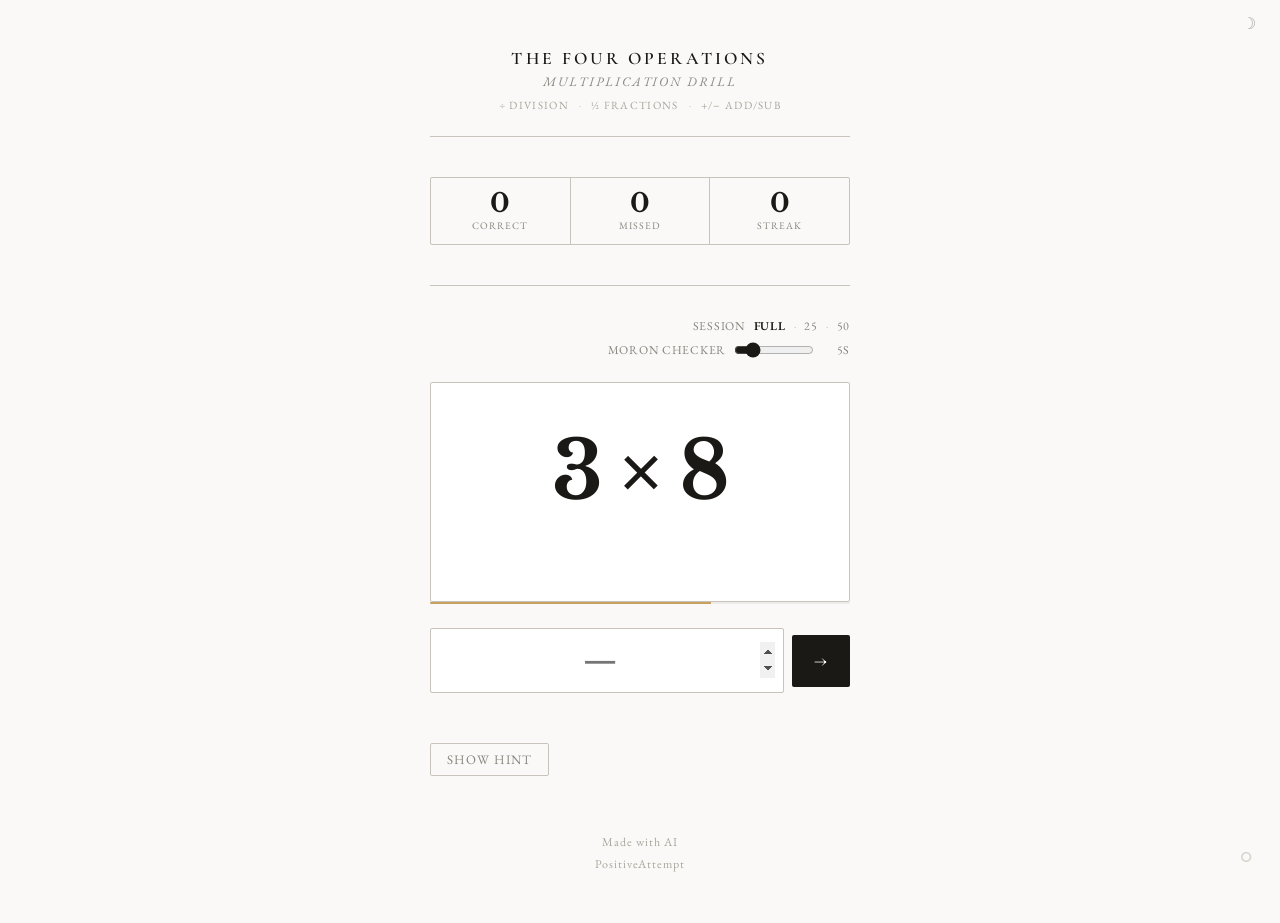
==== index.html @ 99b941b8 "Merge branch 'claude/add-idle-game-bJ3Mh'" ====
<!DOCTYPE html>
<html>
<head>
    <meta charset="UTF-8">
    <meta name="viewport" content="width=device-width, initial-scale=1.0">
    <title>Times Tables</title>
    <meta name="description" content="A free times tables drill built by Claude AI. Wrong answers come back until you know them.">
    <meta name="keywords" content="times tables, multiplication drill, free, practice, maths, dyscalculia">
    <meta name="google-site-verification" content="EEAs5UQJs2JLun-Qp3p228GEZg_Mp43nFS8WcKZDeAw" />
    <script>
        if (/Mobi|Android|iPhone|iPad|iPod/i.test(navigator.userAgent)) {
            window.location.replace('mobile.html');
        }
    </script>
    <script>try { if (localStorage.getItem('dark') === '1') document.documentElement.classList.add('dark'); } catch (e) { }</script>
    <link rel="stylesheet" href="shared.css">
</head>
<body>

    <button id="dark-toggle" onclick="toggleDark()" title="Toggle dark mode">☽</button>

    <div class="header">
        <div class="title" style="font-size:1.1rem;letter-spacing:.18em;text-transform:uppercase;">The Four Operations</div>
        <div class="subtitle">Multiplication drill</div>
        <div style="margin-top:8px;display:flex;align-items:center;justify-content:center;gap:10px;">
            <a href="division.html" style="font-family:'EB Garamond',serif;font-size:11px;color:#aaa69e;text-decoration:none;letter-spacing:.12em;text-transform:uppercase;">÷ Division</a>
            <span style="color:#c8c4bc;font-size:11px;">·</span>
            <a href="fractions.html" style="font-family:'EB Garamond',serif;font-size:11px;color:#aaa69e;text-decoration:none;letter-spacing:.12em;text-transform:uppercase;">½ Fractions</a>
            <span style="color:#c8c4bc;font-size:11px;">·</span>
            <a href="addsubtract.html" style="font-family:'EB Garamond',serif;font-size:11px;color:#aaa69e;text-decoration:none;letter-spacing:.12em;text-transform:uppercase;">+/− add/sub</a>
        </div>
    </div>

    <div class="stats-row">
        <div class="stat"><div class="stat-num" id="s-correct">0</div><div class="stat-label">Correct</div></div>
        <div class="stat"><div class="stat-num" id="s-wrong">0</div><div class="stat-label">Missed</div></div>
        <div class="stat"><div class="stat-num" id="s-streak">0</div><div class="stat-label">Streak</div></div>
    </div>

    <div class="progress-bar-wrap">
        <div class="progress-bar-fill" id="prog-fill" style="width:0%"></div>
    </div>

    <div class="settings-row" style="margin-bottom:.5rem">
        <label>Session</label>
        <span id="sess-full" class="sess-active" onclick="setSessionSize(0)" style="cursor:pointer;min-width:auto;text-align:left;font-weight:600">Full</span>
        <span style="color:#c8c4bc;min-width:auto">·</span>
        <span id="sess-25" onclick="setSessionSize(25)" style="cursor:pointer;min-width:auto;text-align:left">25</span>
        <span style="color:#c8c4bc;min-width:auto">·</span>
        <span id="sess-50" onclick="setSessionSize(50)" style="cursor:pointer;min-width:auto;text-align:left">50</span>
    </div>

    <div class="settings-row">
        <label for="mc-timer-range">Moron checker</label>
        <input type="range" id="mc-timer-range" min="3" max="15" value="5" step="1" oninput="updateTimerLabel(this.value)">
        <span id="mc-timer-label">5s</span>
    </div>

    <div id="drill-screen">
        <div class="card">
            <div class="question" id="question">? × ?</div>
            <div class="hint" id="hint-text"></div>
        </div>

        <div class="timer-bar-wrap">
            <div class="timer-bar-fill" id="timer-fill"></div>
        </div>

        <div class="input-row">
            <input class="answer-input" id="answer-input" type="number" inputmode="numeric" placeholder="—" autocomplete="off" />
            <button class="submit-btn" onclick="submitAnswer()">→</button>
        </div>

        <div class="feedback" id="feedback"></div>
        <button class="hint-btn" onclick="showHint()">Show hint</button>

        <div class="missed-section" id="missed-section" style="display:none">
            <div class="missed-title">Still shaky</div>
            <div class="missed-pills" id="missed-pills"></div>
        </div>
    </div>

    <div class="done-screen" id="done-screen">
        <div class="done-panel">
            <div class="done-title" id="done-title">Complete.</div>
            <div class="done-sub" id="done-sub"></div>
            <div class="done-sub" id="done-time"></div>
            <div class="done-buttons">
                <button class="restart-btn" onclick="startFresh()">Full drill again</button>
                <button class="missed-only-btn" id="missed-only-btn" onclick="drillMissed()">Missed only</button>
            </div>
            <div id="done-history"></div>
        </div>
    </div>

    <div class="mc-overlay" id="mc-overlay" tabindex="-1" onclick="dismissMC()">
        <div class="mc-label" id="mc-label"></div>
        <div class="mc-grid-wrap" id="mc-grid-wrap"><table class="mc-grid" id="mc-grid"></table></div>
        <div class="mc-hint" id="mc-hint"></div>
        <div class="mc-dismiss">Any key or tap to dismiss</div>
    </div>

    <script src="shared.js"></script>
    <script src="idle.js"></script>
    <script>
        function buildTable() {
            let facts = [];
            for (let a = 2; a <= 12; a++)
                for (let b = a; b <= 12; b++)
                    facts.push([a, b]);
            return facts;
        }

        let allFacts = buildTable();
        let queue = [], missed = {}, correct = 0, wrong = 0, streak = 0, current = null, total = 0, doneCount = 0;
        let drillStart = null;
        let mcVisible = false;
        let sessionSize = 0;

        function updateTimerLabel(val) {
            document.getElementById('mc-timer-label').textContent = val + 's';
            mcDur = parseInt(val) * 1000;
        }

        function setSessionSize(n) {
            sessionSize = n;
            [['sess-full', 0], ['sess-25', 25], ['sess-50', 50]].forEach(([id, val]) => {
                const el = document.getElementById(id);
                el.classList.toggle('sess-active', n === val);
                el.style.fontWeight = n === val ? '600' : '';
            });
            startFresh();
        }

        function startFresh() {
            drillStart = Date.now();
            let pool = shuffle([...allFacts]);
            if (sessionSize > 0) pool = pool.slice(0, sessionSize);
            queue = [...pool];
            missed = {}; correct = 0; wrong = 0; streak = 0; doneCount = 0;
            total = queue.length;
            document.getElementById('done-screen').style.display = 'none';
            document.getElementById('drill-screen').style.display = 'block';
            updateStats(); nextQuestion();
        }

        function drillMissed() {
            const mf = Object.keys(missed).map(k => missed[k].fact);
            if (!mf.length) return;
            drillStart = Date.now();
            queue = shuffle([...mf, ...mf]);
            missed = {}; correct = 0; wrong = 0; streak = 0; doneCount = 0;
            total = queue.length;
            document.getElementById('done-screen').style.display = 'none';
            document.getElementById('drill-screen').style.display = 'block';
            updateStats(); nextQuestion();
        }

        function nextQuestion() {
            clearMC();
            if (!queue.length) { showDone(); return; }
            const flip = Math.random() > 0.5;
            const [a, b] = queue.pop();
            current = flip ? [b, a] : [a, b];
            document.getElementById('question').textContent = `${current[0]} × ${current[1]}`;
            document.getElementById('hint-text').textContent = '';
            document.getElementById('feedback').textContent = '';
            document.getElementById('feedback').className = 'feedback';
            const inp = document.getElementById('answer-input');
            inp.value = ''; inp.className = 'answer-input'; inp.focus();
            updateProgress(); updateMissed();
            startMCTimer();
        }

        function clearMC() {
            _clearTimer();
            mcVisible = false;
            document.getElementById('mc-overlay').classList.remove('visible');
            document.getElementById('mc-hint').textContent = '';
        }

        function dismissMC() {
            if (!mcVisible) return;
            mcVisible = false;
            document.getElementById('mc-overlay').classList.remove('visible');
            document.getElementById('answer-input').focus();
        }

        function showMC() {
            if (!current) return;
            const [qa, qb] = current;
            const label = mcDur > 2500 ? `yeah — ${qa} × ${qb}` : `moron checker — ${qa} × ${qb}`;
            document.getElementById('mc-label').textContent = label;
            buildGrid(qa, qb);
            document.getElementById('mc-hint').textContent = getHint(qa, qb);
            mcVisible = true;
            document.getElementById('mc-overlay').classList.add('visible');
            document.getElementById('answer-input').focus();
            setTimeout(() => {
                const hl = document.querySelector('.mc-highlight');
                const wrap = document.getElementById('mc-grid-wrap');
                if (hl && wrap) {
                    wrap.scrollLeft = hl.offsetLeft - wrap.clientWidth / 2 + hl.offsetWidth / 2;
                    wrap.scrollTop = hl.offsetTop - wrap.clientHeight / 2 + hl.offsetHeight / 2;
                }
            }, 50);
        }

        function buildGrid(qa, qb) {
            const table = document.getElementById('mc-grid');
            table.innerHTML = '';
            const cols = [];
            for (let c = 2; c <= 12; c++) cols.push(c);

            const thead = document.createElement('tr');
            const corner = document.createElement('td');
            corner.className = 'mc-header';
            corner.textContent = '×';
            thead.appendChild(corner);
            for (const c of cols) {
                const th = document.createElement('td');
                th.textContent = c;
                th.className = c === qb ? 'mc-col-header' : 'mc-header';
                thead.appendChild(th);
            }
            table.appendChild(thead);

            for (let r = 2; r <= 12; r++) {
                const tr = document.createElement('tr');
                const rh = document.createElement('td');
                rh.textContent = r;
                rh.className = r === qa ? 'mc-row-header' : 'mc-header';
                tr.appendChild(rh);
                for (const c of cols) {
                    const td = document.createElement('td');
                    td.textContent = r * c;
                    if (r === qa && c === qb) {
                        td.className = 'mc-highlight';
                    } else if (r === qa || c === qb) {
                        const dark = document.documentElement.classList.contains('dark');
                        td.style.background = dark ? '#1e2228' : '#f5f0e8';
                        td.style.color = dark ? '#6a6660' : '#9a8060';
                    }
                    tr.appendChild(td);
                }
                table.appendChild(tr);
            }
        }

        function getHint(a, b) {
            const key = String(Math.min(a, b)), other = Math.max(a, b);
            return HINTS[key] ? HINTS[key](other) : `${a} × ${b} = ${a * b}`;
        }

        function showHint() {
            if (current) document.getElementById('hint-text').textContent = getHint(current[0], current[1]);
        }

        function submitAnswer() {
            if (!current) return;
            if (mcVisible) { dismissMC(); return; }
            clearMC();
            const inp = document.getElementById('answer-input');
            const val = parseInt(inp.value);
            if (isNaN(val)) return;
            const ans = current[0] * current[1];
            const key = current.join('×');

            if (val === ans) {
                inp.className = 'answer-input correct';
                document.getElementById('feedback').textContent = streak >= 4 ? `${streak + 1} in a row` : 'Correct';
                document.getElementById('feedback').className = 'feedback correct';
                correct++; streak++; doneCount++;
                if (missed[key]) { missed[key].count--; if (missed[key].count <= 0) delete missed[key]; }
                updateStats();
                setTimeout(nextQuestion, 600);
            } else {
                inp.className = 'answer-input wrong';
                document.getElementById('feedback').textContent = `The answer is ${ans}`;
                document.getElementById('feedback').className = 'feedback wrong';
                wrong++; streak = 0;
                if (!missed[key]) missed[key] = { fact: current, count: 0 };
                missed[key].count++;
                queue.unshift(current);
                updateStats();
                showMC();
                setTimeout(() => {
                    inp.value = ''; inp.className = 'answer-input';
                    document.getElementById('feedback').textContent = '';
                    document.getElementById('feedback').className = 'feedback';
                }, 500);
            }
        }

        function updateMissed() {
            const keys = Object.keys(missed);
            const sec = document.getElementById('missed-section');
            if (!keys.length) { sec.style.display = 'none'; return; }
            sec.style.display = 'block';
            document.getElementById('missed-pills').innerHTML = keys.map(k => {
                const [a, b] = missed[k].fact;
                return `<span class="missed-pill">${a} × ${b} = ${a * b}</span>`;
            }).join('');
        }

        function showDone() {
            clearMC();
            document.getElementById('drill-screen').style.display = 'none';
            document.getElementById('done-screen').style.display = 'flex';
            const elapsed = drillStart ? Date.now() - drillStart : 0;
            const timeStr = fmtDrillTime(elapsed);
            const sessionLabel = sessionSize === 0 ? 'Full' : String(sessionSize);
            const t = correct + wrong;
            const pct = t > 0 ? Math.round((correct / t) * 100) : 0;
            const spm = elapsed > 0 ? Math.round(t / (elapsed / 60000)) : 0;
            document.getElementById('done-title').textContent = pct >= 90 ? 'Excellent.' : pct >= 70 ? 'Good progress.' : 'Keep going.';
            document.getElementById('done-sub').textContent = `${correct} correct, ${wrong} missed — ${pct}% accuracy`;
            document.getElementById('done-time').textContent = timeStr + ' · ' + sessionLabel;
            document.getElementById('missed-only-btn').style.display = Object.keys(missed).length ? 'inline-block' : 'none';
            const hist = saveDrillResult('history_multiply', pct, timeStr, sessionLabel, spm);
            document.getElementById('done-history').innerHTML = renderDrillHistory(hist);
        }

        document.getElementById('answer-input').addEventListener('keydown', e => {
            if (e.key === 'Enter') submitAnswer();
        });

        document.addEventListener('keydown', (e) => {
            if (e.key === 'Enter') return;
            if (mcVisible) dismissMC();
        });

        startFresh();
    </script>

    <div style="margin-top:1.5rem;font-family:'EB Garamond','Times New Roman',serif;font-size:12px;color:#aaa69e;letter-spacing:.08em;text-align:center;line-height:1.8;">
        <div>Made with AI</div>
        <div><a href="https://github.com/PositiveAttempt" target="_blank" rel="noopener" style="color:#aaa69e;text-decoration:none;">PositiveAttempt</a></div>
    </div>

</body>
</html>
---- shared.css ----
/* ── SHARED — loaded by all 6 drill pages ────────────────────────────────── */

@import url('https://fonts.googleapis.com/css2?family=Cormorant+Garamond:ital,wght@0,400;0,500;0,600;1,400&family=EB+Garamond:wght@400;500&family=Libre+Baskerville:wght@400;700&display=swap');

/* ── RESET ── */
* {
    box-sizing: border-box;
    margin: 0;
    padding: 0;
}

/* ══════════════════════════════════════════════════════════════════════════════
   DESKTOP LAYOUT  (index.html · division.html · fractions.html)
   Uses class-based selectors — harmless on mobile pages (no matching elements)
   ══════════════════════════════════════════════════════════════════════════════ */

body {
    background: #faf9f7;
    font-family: 'EB Garamond', 'Times New Roman', serif;
    color: #1a1916;
    min-height: 100vh;
    display: flex;
    flex-direction: column;
    align-items: center;
    padding: 3rem 1.5rem;
}

.header {
    text-align: center;
    margin-bottom: 2.5rem;
    border-bottom: 0.5px solid #c8c4bc;
    padding-bottom: 1.5rem;
    width: 100%;
    max-width: 420px;
}

.title {
    font-family: 'Cormorant Garamond', 'Times New Roman', serif;
    font-weight: 600;
    font-size: 32px;
    letter-spacing: 0.12em;
    text-transform: uppercase;
    color: #1a1916;
    margin-bottom: 4px;
}

.subtitle {
    font-size: 13px;
    color: #8a8680;
    letter-spacing: .15em;
    text-transform: uppercase;
    font-style: italic;
}

.stats-row {
    display: flex;
    gap: 0;
    margin-bottom: 2.5rem;
    width: 100%;
    max-width: 420px;
    border: 0.5px solid #c8c4bc;
    border-radius: 2px;
    overflow: hidden;
}

.stat {
    flex: 1;
    padding: 12px 10px;
    text-align: center;
    border-right: 0.5px solid #c8c4bc;
}

    .stat:last-child {
        border-right: none;
    }

.stat-num {
    font-family: 'Libre Baskerville', 'Georgia', serif;
    font-size: 26px;
    font-weight: 700;
    color: #1a1916;
    line-height: 1;
}

.stat-label {
    font-size: 10px;
    color: #8a8680;
    text-transform: uppercase;
    letter-spacing: .1em;
    margin-top: 3px;
}

.card {
    width: 100%;
    max-width: 420px;
    border: 0.5px solid #c8c4bc;
    border-radius: 2px;
    padding: 3rem 2rem;
    text-align: center;
    margin-bottom: 1.5rem;
    background: #fff;
}

.question {
    font-family: 'Libre Baskerville', 'Georgia', serif;
    font-size: 64px;
    font-weight: 700;
    color: #1a1916;
    letter-spacing: -1px;
    margin-bottom: 10px;
    line-height: 1;
}

.hint {
    font-size: 14px;
    color: #8a8680;
    min-height: 20px;
    font-style: italic;
    letter-spacing: .01em;
}

.input-row {
    display: flex;
    gap: 8px;
    width: 100%;
    max-width: 420px;
    margin-bottom: 1rem;
    align-items: center;
}

.input-sep {
    font-family: 'Libre Baskerville', 'Georgia', serif;
    font-size: 28px;
    font-weight: 700;
    color: #c8c4bc;
    flex-shrink: 0;
    line-height: 1;
}

.answer-input {
    flex: 1;
    min-width: 0;
    background: #fff;
    border: 0.5px solid #c8c4bc;
    border-radius: 2px;
    padding: 14px 18px;
    font-family: 'Libre Baskerville', 'Georgia', serif;
    font-size: 28px;
    font-weight: 700;
    color: #1a1916;
    text-align: center;
    outline: none;
    transition: border-color .15s;
}

    .answer-input:focus {
        border-color: #1a1916;
    }

    .answer-input.correct {
        border-color: #3a7d5e;
        color: #3a7d5e;
    }

    .answer-input.wrong {
        border-color: #b84040;
        color: #b84040;
    }

.submit-btn {
    background: #1a1916;
    color: #faf9f7;
    border: none;
    border-radius: 2px;
    padding: 14px 22px;
    font-family: 'Cormorant Garamond', serif;
    font-size: 20px;
    cursor: pointer;
    transition: opacity .15s, transform .1s;
    letter-spacing: .05em;
}

    .submit-btn:hover {
        opacity: .8;
    }

    .submit-btn:active {
        transform: scale(0.97);
    }

.feedback {
    font-size: 15px;
    min-height: 22px;
    margin-bottom: 1rem;
    font-style: italic;
    text-align: center;
    letter-spacing: .01em;
}

    .feedback.correct {
        color: #3a7d5e;
    }

    .feedback.wrong {
        color: #b84040;
    }

.hint-btn {
    background: transparent;
    border: 0.5px solid #c8c4bc;
    border-radius: 2px;
    padding: 7px 16px;
    font-family: 'EB Garamond', serif;
    font-size: 13px;
    color: #8a8680;
    cursor: pointer;
    transition: all .15s;
    margin-bottom: 2rem;
    letter-spacing: .08em;
    text-transform: uppercase;
}

    .hint-btn:hover {
        border-color: #1a1916;
        color: #1a1916;
    }

.progress-bar-wrap {
    width: 100%;
    max-width: 420px;
    height: 1px;
    background: #c8c4bc;
    margin-bottom: 2rem;
}

.progress-bar-fill {
    height: 100%;
    background: #1a1916;
    transition: width .4s ease;
}

.missed-section {
    width: 100%;
    max-width: 420px;
    margin-top: .5rem;
}

.missed-title {
    font-size: 11px;
    text-transform: uppercase;
    letter-spacing: .12em;
    color: #8a8680;
    margin-bottom: 8px;
}

.missed-pills {
    display: flex;
    flex-wrap: wrap;
    gap: 6px;
}

.missed-pill {
    font-family: 'EB Garamond', serif;
    font-size: 13px;
    padding: 4px 12px;
    border-radius: 1px;
    background: #fff;
    border: 0.5px solid #c8a0a0;
    color: #b84040;
    letter-spacing: .03em;
}

.done-screen {
    display: none;
    position: fixed;
    inset: 0;
    background: rgba(26,25,22,0.18);
    backdrop-filter: blur(2px);
    z-index: 50;
    align-items: center;
    justify-content: center;
}

.done-panel {
    background: #faf9f7;
    border: 0.5px solid #c8c4bc;
    border-radius: 2px;
    padding: 2.5rem;
    width: 100%;
    max-width: 420px;
    text-align: center;
}

.done-title {
    font-family: 'Cormorant Garamond', serif;
    font-size: 42px;
    font-weight: 500;
    margin-bottom: 8px;
    letter-spacing: .05em;
}

.done-sub {
    font-size: 15px;
    color: #8a8680;
    margin-bottom: 2.5rem;
    font-style: italic;
}

.done-buttons {
    display: flex;
    gap: 10px;
    justify-content: center;
    flex-wrap: wrap;
}

.restart-btn {
    background: #1a1916;
    color: #faf9f7;
    border: none;
    border-radius: 2px;
    padding: 13px 28px;
    font-family: 'EB Garamond', serif;
    font-size: 15px;
    letter-spacing: .08em;
    text-transform: uppercase;
    cursor: pointer;
    transition: opacity .15s;
}

    .restart-btn:hover {
        opacity: .8;
    }

.missed-only-btn {
    background: transparent;
    border: 0.5px solid #c8c4bc;
    border-radius: 2px;
    padding: 13px 28px;
    font-family: 'EB Garamond', serif;
    font-size: 15px;
    letter-spacing: .08em;
    text-transform: uppercase;
    cursor: pointer;
    color: #1a1916;
    transition: border-color .15s;
}

    .missed-only-btn:hover {
        border-color: #1a1916;
    }

.done-history {
    margin-top: 2rem;
    text-align: left;
}

.done-history-label {
    font-family: 'EB Garamond', serif;
    font-size: 10px;
    text-transform: uppercase;
    letter-spacing: .14em;
    color: #c8c4bc;
    margin-bottom: 6px;
}

.done-history-row {
    font-size: 13px;
    color: #aaa69e;
    margin: 2px 0;
    font-style: normal;
}

/* ── DESKTOP: MORON CHECKER overlay ── */
.mc-overlay {
    display: none;
    position: fixed;
    inset: 0;
    background: rgba(250,249,247,0.45);
    backdrop-filter: blur(2px);
    z-index: 100;
    align-items: center;
    justify-content: center;
    flex-direction: column;
    animation: mc-fade-in .25s ease;
}

    .mc-overlay.visible {
        display: flex;
    }

@keyframes mc-fade-in {
    from { opacity: 0; transform: scale(0.97); }
    to   { opacity: 1; transform: scale(1); }
}

.mc-label {
    font-size: 11px;
    text-transform: uppercase;
    letter-spacing: .18em;
    color: #8a8680;
    margin-bottom: 14px;
}

.mc-grid {
    border-collapse: collapse;
    font-family: 'Libre Baskerville', 'Georgia', serif;
}

    .mc-grid td {
        width: 34px;
        height: 34px;
        text-align: center;
        font-size: 14px;
        border: 0.5px solid rgba(200,196,188,0.5);
        color: rgba(106,102,96,0.35);
        transition: background .15s;
    }

        .mc-grid td.mc-header {
            font-size: 12px;
            color: rgba(170,166,158,0.4);
            background: rgba(245,244,241,0.5);
            font-style: italic;
        }

        .mc-grid td.mc-highlight {
            background: #1a1916;
            color: #faf9f7;
            font-size: 17px;
            font-weight: 700;
            font-style: normal;
        }

        .mc-grid td.mc-row-header, .mc-grid td.mc-col-header {
            background: #eeecea;
            color: #1a1916;
            font-weight: 500;
        }

.mc-hint {
    margin-top: 14px;
    font-size: 13px;
    font-style: italic;
    color: #c8a060;
    letter-spacing: .04em;
    text-align: center;
}

.mc-dismiss {
    margin-top: 10px;
    font-size: 12px;
    color: #aaa69e;
    letter-spacing: .1em;
    text-transform: uppercase;
    font-style: italic;
}

/* ── DESKTOP: TIMER BAR ── */
.timer-bar-wrap {
    width: 100%;
    max-width: 420px;
    height: 2px;
    background: #eeecea;
    margin-top: -1.5rem;
    margin-bottom: 1.5rem;
    border-radius: 1px;
    overflow: hidden;
}

.timer-bar-fill {
    height: 100%;
    background: #c8a060;
    width: 100%;
    transform-origin: left;
    transition: none;
}

/* ── DESKTOP: SETTINGS ROW ── */
.settings-row {
    width: 100%;
    max-width: 420px;
    display: flex;
    align-items: center;
    justify-content: flex-end;
    gap: 8px;
    margin-bottom: 1.5rem;
    font-size: 12px;
    color: #8a8680;
    letter-spacing: .06em;
    text-transform: uppercase;
}

    .settings-row input[type=range] {
        width: 80px;
        accent-color: #1a1916;
    }

    .settings-row span {
        min-width: 28px;
        text-align: right;
    }


#drill-screen {
    width: 100%;
    max-width: 420px;
}

/* ── DESKTOP: MOBILE BREAKPOINT ── */
@media (max-width: 480px) {
    body {
        padding: 0;
        justify-content: flex-start;
    }

    .header {
        margin-bottom: 0;
        padding: 0.6rem 1rem;
        border-bottom: 0.5px solid #c8c4bc;
        max-width: 100%;
        width: 100%;
    }

    .title {
        font-size: 18px;
        letter-spacing: 0.1em;
    }

    .subtitle {
        display: none;
    }

    .stats-row {
        max-width: 100%;
        border-radius: 0;
        border-left: none;
        border-right: none;
        margin-bottom: 0;
        border-top: none;
    }

    .stat {
        padding: 6px 4px;
    }

    .stat-num {
        font-size: 18px;
    }

    .stat-label {
        font-size: 9px;
        margin-top: 2px;
    }

    .progress-bar-wrap {
        max-width: 100%;
        margin-bottom: 0;
        border-radius: 0;
    }

    .settings-row {
        max-width: 100%;
        padding: 0.4rem 1rem;
        margin-bottom: 0;
        border-bottom: 0.5px solid #eeecea;
    }

    #drill-screen {
        width: 100%;
        display: flex;
        flex-direction: column;
        align-items: center;
        padding: 0 1rem;
    }

    .card {
        width: 100%;
        max-width: 100%;
        border-left: none;
        border-right: none;
        border-radius: 0;
        padding: 1.4rem 1rem 1rem;
        margin-bottom: 0;
    }

    .question {
        font-size: 72px;
        margin-bottom: 4px;
    }

    .hint {
        font-size: 13px;
    }

    .timer-bar-wrap {
        max-width: 100%;
        margin-top: 0;
        margin-bottom: 0.6rem;
        border-radius: 0;
    }

    .input-row {
        max-width: 100%;
        margin-bottom: 0.5rem;
        gap: 6px;
    }

    .answer-input {
        font-size: 28px;
        padding: 14px 10px;
    }

    .submit-btn {
        padding: 14px 20px;
        font-size: 22px;
        flex-shrink: 0;
    }

    .feedback {
        margin-bottom: 0.4rem;
        font-size: 14px;
    }

    .hint-btn {
        padding: 5px 14px;
        font-size: 12px;
        margin-bottom: 0.8rem;
    }

    .missed-pill {
        font-size: 12px;
        padding: 3px 8px;
    }

    .mc-overlay {
        align-items: center;
        justify-content: center;
        background: rgba(250,249,247,0.88);
        backdrop-filter: blur(3px);
        padding: 12px;
    }

    .mc-grid-wrap {
        overflow: auto;
        max-width: 100%;
        max-height: 42vh;
        display: flex;
        justify-content: center;
    }

    .mc-grid td {
        width: 24px;
        height: 24px;
        font-size: 11px;
    }

        .mc-grid td.mc-header {
            font-size: 10px;
        }

        .mc-grid td.mc-highlight {
            font-size: 13px;
        }

    .mc-label {
        font-size: 10px;
        letter-spacing: .1em;
        margin-bottom: 8px;
    }

    .mc-hint {
        font-size: 12px;
        margin-top: 10px;
    }

    .mc-dismiss {
        font-size: 10px;
        margin-top: 6px;
    }

    .input-row {
        padding-right: 0;
    }

    .answer-input {
        min-width: 0;
    }

    .done-panel {
        padding: 2rem 1rem;
        border: none;
        border-radius: 0;
    }

    .done-title {
        font-size: 32px;
    }

    .done-buttons {
        flex-direction: column;
        align-items: stretch;
    }

    .restart-btn, .missed-only-btn {
        text-align: center;
    }
}

/* ── DESKTOP: DARK MODE ── */
.sess-active { color: #1a1916; }
html.dark { color-scheme: dark; }
html.dark body { background: #0d0f12; color: #c8c4bc; }
html.dark .header { border-bottom-color: #252830; }
html.dark .title { color: #faf9f7; }
html.dark .subtitle { color: #6a6660; }
html.dark .stats-row { border-color: #252830; }
html.dark .stat { border-right-color: #252830; }
html.dark .stat-num { color: #faf9f7; }
html.dark .stat-label { color: #6a6660; }
html.dark .card { background: #13161a; border-color: #252830; }
html.dark .question { color: #faf9f7; }
html.dark .hint { color: #6a6660; }
html.dark .answer-input { background: #13161a; border-color: #252830; color: #faf9f7; }
html.dark .answer-input:focus { border-color: #c8c4bc; }
html.dark .submit-btn { background: #c8c4bc; color: #0d0f12; }
html.dark .hint-btn { border-color: #252830; color: #6a6660; }
html.dark .hint-btn:hover { border-color: #c8c4bc; color: #c8c4bc; }
html.dark .progress-bar-wrap { background: #252830; }
html.dark .progress-bar-fill { background: #c8c4bc; }
html.dark .missed-title { color: #6a6660; }
html.dark .missed-pill { background: #13161a; }
html.dark .done-panel { background: #0d0f12; border-color: #252830; }
html.dark .done-title { color: #faf9f7; }
html.dark .done-sub { color: #6a6660; }
html.dark .restart-btn { background: #c8c4bc; color: #0d0f12; }
html.dark .missed-only-btn { border-color: #252830; color: #c8c4bc; }
html.dark .missed-only-btn:hover { border-color: #c8c4bc; }
html.dark .done-history-label { color: #3d4148; }
html.dark .done-history-row { color: #6a6660; }
html.dark .mc-overlay { background: rgba(13,15,18,0.92); }
html.dark .mc-label { color: #6a6660; }
html.dark .mc-grid td { border-color: rgba(37,40,48,0.8); color: rgba(106,102,96,0.4); }
html.dark .mc-grid td.mc-header { background: rgba(19,22,26,0.8); color: rgba(106,102,96,0.5); }
html.dark .mc-grid td.mc-highlight { background: #faf9f7; color: #0d0f12; }
html.dark .mc-grid td.mc-row-header, html.dark .mc-grid td.mc-col-header { background: #1e2228; color: #c8c4bc; }
html.dark .mc-dismiss { color: #6a6660; }
html.dark .timer-bar-wrap { background: #252830; }
html.dark .settings-row { color: #6a6660; }
html.dark .settings-row input[type=range] { accent-color: #c8c4bc; }
html.dark .sess-active { color: #faf9f7; }
@media (max-width: 480px) {
    html.dark .settings-row { border-bottom-color: #252830; }
}
#dark-toggle { position: fixed; top: 1rem; right: 1.5rem; cursor: pointer; font-size: 16px; color: #aaa69e; line-height: 1; user-select: none; z-index: 200; background: none; border: none; padding: 0; }
html.dark #dark-toggle { color: #6a6660; }


/* ══════════════════════════════════════════════════════════════════════════════
   MOBILE LAYOUT  (mobile.html · division-mobile.html · fractions-mobile.html)
   Uses ID-based selectors — harmless on desktop pages (no matching elements)
   ══════════════════════════════════════════════════════════════════════════════ */

/* Mobile files override html/body inline (position:fixed, overflow:hidden) */

/* HUD — hairline strip */
#hud {
    position: fixed;
    top: 0;
    left: 0;
    right: 0;
    display: flex;
    align-items: center;
    justify-content: space-between;
    padding: 5px 14px;
    border-bottom: 0.5px solid #e0ddd8;
    background: #faf9f7;
    z-index: 10;
}

#hud-title {
    font-family: 'Cormorant Garamond', serif;
    font-size: 12px;
    font-weight: 600;
    letter-spacing: .22em;
    text-transform: uppercase;
    color: #aaa69e;
}

#hud-stats {
    display: flex;
    gap: 12px;
    font-size: 10px;
    color: #aaa69e;
    letter-spacing: .06em;
    text-transform: uppercase;
}

    #hud-stats span b {
        font-family: 'Libre Baskerville', serif;
        font-size: 12px;
        font-weight: 700;
        color: #1a1916;
        margin-right: 1px;
    }

#mc-setting {
    display: flex;
    align-items: center;
    gap: 4px;
    font-size: 10px;
    color: #c8c4bc;
    letter-spacing: .04em;
}

    #mc-setting input[type=range] {
        width: 48px;
        accent-color: #1a1916;
    }

#mc-val {
    font-size: 10px;
    color: #aaa69e;
    min-width: 18px;
}

/* Progress hairline */
#prog-wrap {
    position: fixed;
    top: 29px;
    left: 0;
    right: 0;
    height: 1px;
    background: #e0ddd8;
    z-index: 10;
}

#prog-fill {
    height: 100%;
    background: #1a1916;
    width: 0%;
    transition: width .4s ease;
}

/* Stage */
#stage {
    position: fixed;
    top: 30px;
    left: 0;
    right: 0;
    bottom: 0;
    display: flex;
    flex-direction: column;
    align-items: center;
    justify-content: center;
    padding: 1rem 1.4rem 0.8rem;
    gap: 0;
}

#question {
    font-family: 'Libre Baskerville', serif;
    font-size: 80px;
    font-weight: 700;
    letter-spacing: -2px;
    line-height: 1;
    text-align: center;
    margin-bottom: 8px;
}

#hint-text {
    font-size: 13px;
    color: #8a8680;
    font-style: italic;
    text-align: center;
    min-height: 18px;
    margin-bottom: 16px;
}

#timer-wrap {
    width: 100%;
    height: 1px;
    background: #e0ddd8;
    margin-bottom: 16px;
}

#timer-fill {
    height: 100%;
    background: #c8a060;
    width: 100%;
}

#input-row {
    width: 100%;
    display: flex;
    gap: 8px;
    margin-bottom: 10px;
}

#answer-input {
    flex: 1;
    min-width: 0;
    border: 0.5px solid #c8c4bc;
    border-radius: 2px;
    background: #fff;
    font-family: 'Libre Baskerville', serif;
    font-size: 30px;
    font-weight: 700;
    text-align: center;
    color: #1a1916;
    padding: 13px 8px;
    outline: none;
    -webkit-appearance: none;
    transition: border-color .15s;
}

    #answer-input.correct {
        border-color: #3a7d5e;
        color: #3a7d5e;
    }

    #answer-input.wrong {
        border-color: #b84040;
        color: #b84040;
    }

#submit-btn {
    flex-shrink: 0;
    width: 56px;
    background: #1a1916;
    color: #faf9f7;
    border: none;
    border-radius: 2px;
    font-family: 'Cormorant Garamond', serif;
    font-size: 24px;
    cursor: pointer;
}

    #submit-btn:active {
        opacity: .7;
    }

#feedback {
    font-size: 13px;
    font-style: italic;
    text-align: center;
    min-height: 18px;
    color: #8a8680;
}

    #feedback.correct {
        color: #3a7d5e;
    }

    #feedback.wrong {
        color: #b84040;
    }

#hint-btn {
    margin-top: 10px;
    background: transparent;
    border: 0.5px solid #c8c4bc;
    border-radius: 2px;
    padding: 4px 14px;
    font-family: 'EB Garamond', serif;
    font-size: 11px;
    color: #8a8680;
    text-transform: uppercase;
    letter-spacing: .1em;
    cursor: pointer;
}

/* MORON CHECKER overlay */
#mc-overlay {
    display: none;
    position: fixed;
    inset: 0;
    z-index: 100;
    background: rgba(250,249,247,0.88);
    backdrop-filter: blur(4px);
    flex-direction: column;
    align-items: center;
    justify-content: center;
    padding: 16px;
}

    #mc-overlay.visible {
        display: flex;
    }

#mc-label {
    font-size: 10px;
    text-transform: uppercase;
    letter-spacing: .2em;
    color: #8a8680;
    margin-bottom: 12px;
}

#mc-grid-wrap {
    overflow: auto;
    max-width: 100%;
    max-height: 55vh;
    -webkit-overflow-scrolling: touch;
}

.mc-grid {
    border-collapse: collapse;
    font-family: 'Libre Baskerville', serif;
    width: max-content;
}

    .mc-grid td {
        width: 28px;
        height: 28px;
        text-align: center;
        font-size: 11px;
        border: 0.5px solid rgba(200,196,188,0.35);
        color: rgba(100,96,90,0.28);
    }

        .mc-grid td.mc-header {
            font-size: 10px;
            color: rgba(160,156,148,0.38);
            background: rgba(245,244,241,0.5);
            font-style: italic;
        }

        .mc-grid td.mc-highlight {
            background: #1a1916;
            color: #faf9f7;
            font-size: 14px;
            font-weight: 700;
        }

        .mc-grid td.mc-row-header, .mc-grid td.mc-col-header {
            background: rgba(238,236,234,0.85);
            color: #1a1916;
            font-weight: 500;
        }

#mc-dismiss {
    margin-top: 14px;
    font-size: 10px;
    color: #aaa69e;
    letter-spacing: .14em;
    text-transform: uppercase;
    font-style: italic;
}

#mc-hint {
    margin-top: 10px;
    font-size: 12px;
    font-style: italic;
    color: #c8a060;
    letter-spacing: .04em;
    text-align: center;
}

/* DONE screen */
#done-screen {
    display: none;
    position: fixed;
    inset: 0;
    z-index: 50;
    background: #faf9f7;
    flex-direction: column;
    align-items: center;
    justify-content: center;
    padding: 2rem;
    text-align: center;
}

    #done-screen.visible {
        display: flex;
    }

#done-title {
    font-family: 'Cormorant Garamond', serif;
    font-size: 48px;
    font-weight: 500;
    margin-bottom: 6px;
}

#done-sub {
    font-size: 15px;
    color: #8a8680;
    font-style: italic;
    margin-bottom: 0.75rem;
}

.done-btn {
    width: 100%;
    max-width: 260px;
    padding: 13px;
    margin-bottom: 10px;
    font-family: 'EB Garamond', serif;
    font-size: 14px;
    letter-spacing: .1em;
    text-transform: uppercase;
    border-radius: 2px;
    cursor: pointer;
}

#restart-btn {
    background: #1a1916;
    color: #faf9f7;
    border: none;
}

#missed-btn {
    background: transparent;
    border: 0.5px solid #c8c4bc;
    color: #1a1916;
    display: none;
}

#done-time {
    font-size: 15px;
    color: #8a8680;
    font-style: italic;
    margin-bottom: 0.5rem;
}

#done-history {
    margin-top: 1.5rem;
    text-align: left;
}

/* ── MOBILE: DARK MODE ── */
html.dark #hud { border-bottom-color: #252830; background: #0d0f12; }
html.dark #hud-stats span b { color: #faf9f7; }
html.dark #prog-wrap { background: #252830; }
html.dark #prog-fill { background: #c8c4bc; }
html.dark #timer-wrap { background: #252830; }
html.dark #question { color: #faf9f7; }
html.dark #hint-text { color: #6a6660; }
html.dark #answer-input { background: #13161a; border-color: #252830; color: #faf9f7; }
html.dark #submit-btn { background: #c8c4bc; color: #0d0f12; }
html.dark #feedback { color: #6a6660; }
html.dark #hint-btn { border-color: #252830; color: #6a6660; }
html.dark #mc-overlay { background: rgba(13,15,18,0.92); }
html.dark #mc-label { color: #6a6660; }
html.dark .mc-grid td { border-color: rgba(37,40,48,0.8); color: rgba(106,102,96,0.4); }
html.dark .mc-grid td.mc-header { background: rgba(19,22,26,0.8); color: rgba(106,102,96,0.5); }
html.dark .mc-grid td.mc-highlight { background: #faf9f7; color: #0d0f12; }
html.dark .mc-grid td.mc-row-header, html.dark .mc-grid td.mc-col-header { background: #1e2228; color: #c8c4bc; }
html.dark #mc-dismiss { color: #6a6660; }
html.dark #done-screen { background: #0d0f12; }
html.dark #done-title { color: #faf9f7; }
html.dark #done-sub { color: #6a6660; }
html.dark #done-time { color: #6a6660; }
html.dark #restart-btn { background: #c8c4bc; color: #0d0f12; }
html.dark #missed-btn { border-color: #252830; color: #c8c4bc; }
html.dark .done-history-label { color: #3d4148; }
html.dark .done-history-row { color: #6a6660; }
html.dark .sess-active { color: #faf9f7; }
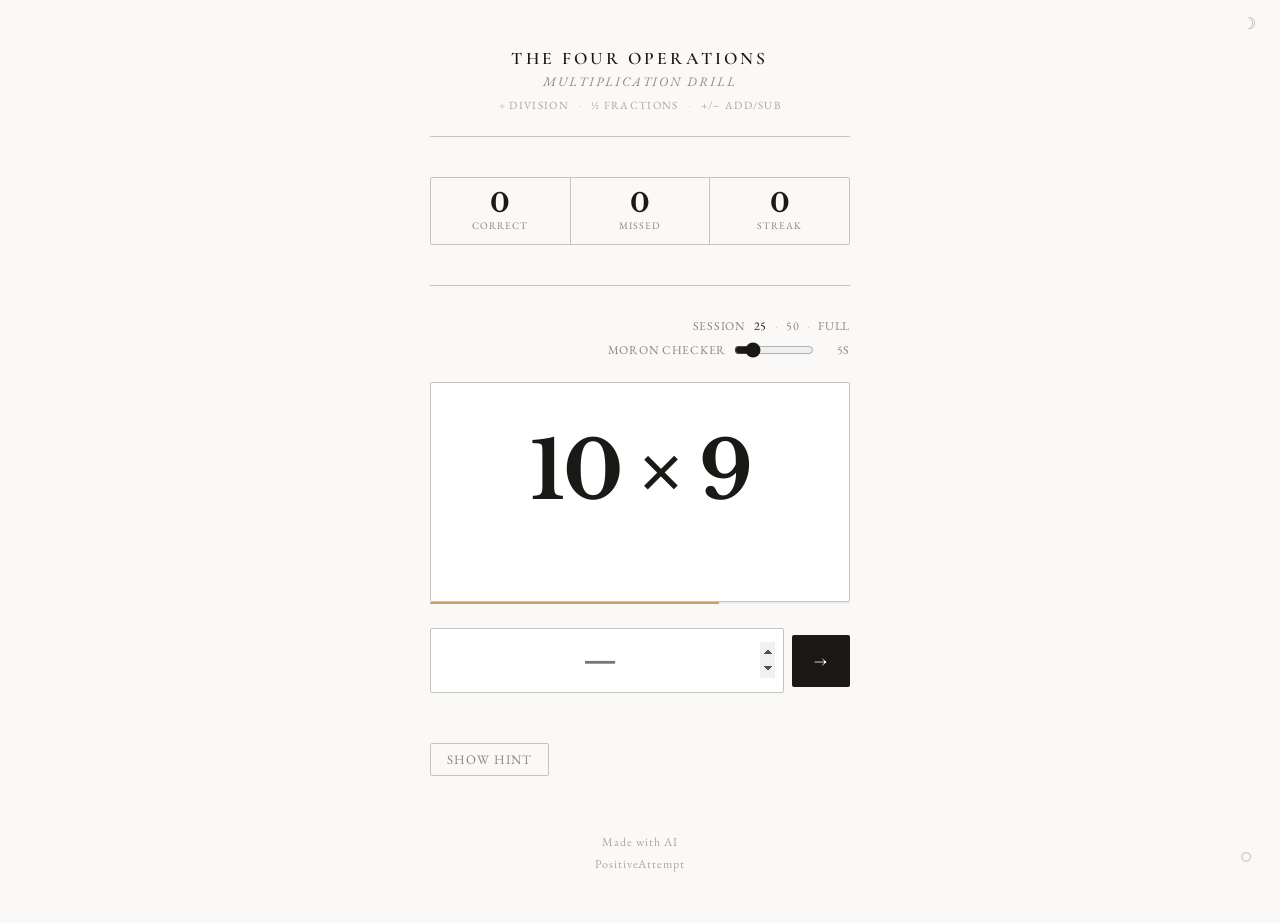
==== commit 1fc4bc6a: "refix" ====
--- a/index.html
+++ b/index.html
@@ -39,15 +39,16 @@
 
     <div class="progress-bar-wrap">
         <div class="progress-bar-fill" id="prog-fill" style="width:0%"></div>
+        <div class="progress-bar-wrong" id="prog-wrong" style="width:0%"></div>
     </div>
 
     <div class="settings-row" style="margin-bottom:.5rem">
         <label>Session</label>
-        <span id="sess-full" class="sess-active" onclick="setSessionSize(0)" style="cursor:pointer;min-width:auto;text-align:left;font-weight:600">Full</span>
-        <span style="color:#c8c4bc;min-width:auto">·</span>
-        <span id="sess-25" onclick="setSessionSize(25)" style="cursor:pointer;min-width:auto;text-align:left">25</span>
+        <span id="sess-25" class="sess-active" onclick="setSessionSize(25)" style="cursor:pointer;min-width:auto;text-align:left">25</span>
         <span style="color:#c8c4bc;min-width:auto">·</span>
         <span id="sess-50" onclick="setSessionSize(50)" style="cursor:pointer;min-width:auto;text-align:left">50</span>
+        <span style="color:#c8c4bc;min-width:auto">·</span>
+        <span id="sess-full"  onclick="setSessionSize(0)" style="cursor:pointer;min-width:auto;text-align:left;">Full</span>
     </div>
 
     <div class="settings-row">
@@ -115,7 +116,7 @@
         let queue = [], missed = {}, correct = 0, wrong = 0, streak = 0, current = null, total = 0, doneCount = 0;
         let drillStart = null;
         let mcVisible = false;
-        let sessionSize = 0;
+        let sessionSize = 25;
 
         function updateTimerLabel(val) {
             document.getElementById('mc-timer-label').textContent = val + 's';
@@ -168,7 +169,8 @@
             document.getElementById('feedback').className = 'feedback';
             const inp = document.getElementById('answer-input');
             inp.value = ''; inp.className = 'answer-input'; inp.focus();
-            updateProgress(); updateMissed();
+            updateMissed();
+            updateProgress();
             startMCTimer();
         }
 
@@ -273,6 +275,7 @@
                 correct++; streak++; doneCount++;
                 if (missed[key]) { missed[key].count--; if (missed[key].count <= 0) delete missed[key]; }
                 updateStats();
+                updateProgress();
                 setTimeout(nextQuestion, 600);
             } else {
                 inp.className = 'answer-input wrong';
@@ -283,6 +286,7 @@
                 missed[key].count++;
                 queue.unshift(current);
                 updateStats();
+                updateProgress();
                 showMC();
                 setTimeout(() => {
                     inp.value = ''; inp.className = 'answer-input';
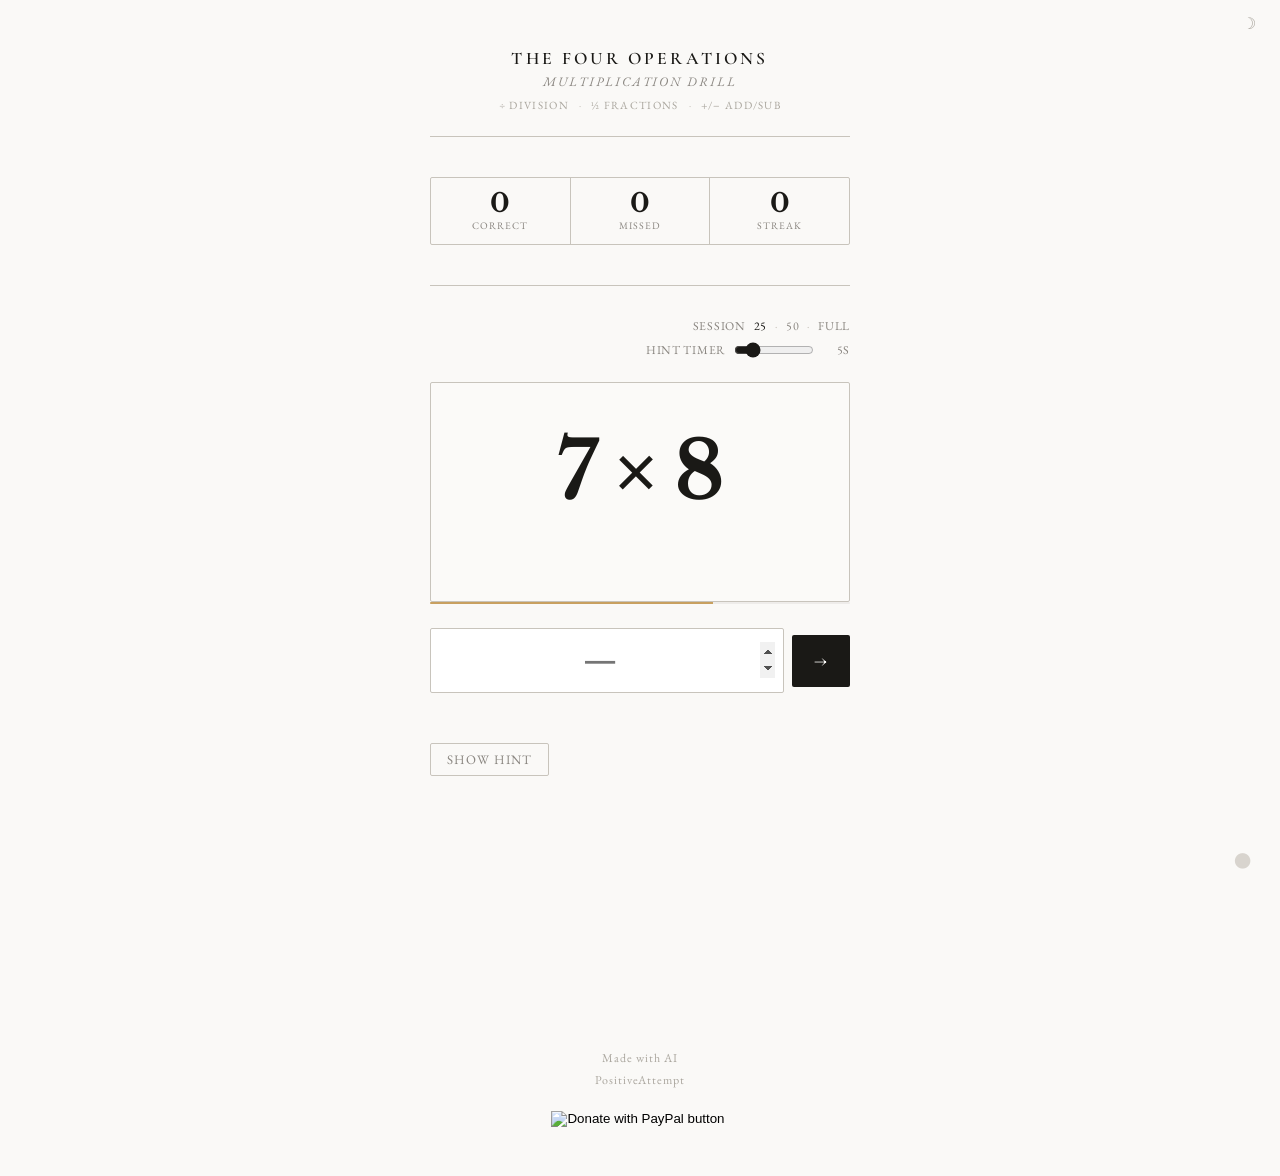
==== commit 0427cc3b: "change name of moron checker to hint timer" ====
--- a/index.html
+++ b/index.html
@@ -48,11 +48,11 @@
         <span style="color:#c8c4bc;min-width:auto">·</span>
         <span id="sess-50" onclick="setSessionSize(50)" style="cursor:pointer;min-width:auto;text-align:left">50</span>
         <span style="color:#c8c4bc;min-width:auto">·</span>
-        <span id="sess-full"  onclick="setSessionSize(0)" style="cursor:pointer;min-width:auto;text-align:left;">Full</span>
+        <span id="sess-full" onclick="setSessionSize(0)" style="cursor:pointer;min-width:auto;text-align:left;">Full</span>
     </div>
 
     <div class="settings-row">
-        <label for="mc-timer-range">Moron checker</label>
+        <label for="mc-timer-range">Hint Timer</label>
         <input type="range" id="mc-timer-range" min="3" max="15" value="5" step="1" oninput="updateTimerLabel(this.value)">
         <span id="mc-timer-label">5s</span>
     </div>
@@ -82,7 +82,7 @@
     </div>
 
     <div class="done-screen" id="done-screen">
-        <div class="done-panel">
+        <div class="done-panel" id="done-panel">
             <div class="done-title" id="done-title">Complete.</div>
             <div class="done-sub" id="done-sub"></div>
             <div class="done-sub" id="done-time"></div>
@@ -191,7 +191,7 @@
         function showMC() {
             if (!current) return;
             const [qa, qb] = current;
-            const label = mcDur > 2500 ? `yeah — ${qa} × ${qb}` : `moron checker — ${qa} × ${qb}`;
+            const label = mcDur > 2500 ? `yeah — ${qa} × ${qb}` : `hint timer — ${qa} × ${qb}`;
             document.getElementById('mc-label').textContent = label;
             buildGrid(qa, qb);
             document.getElementById('mc-hint').textContent = getHint(qa, qb);
@@ -273,6 +273,7 @@
                 document.getElementById('feedback').textContent = streak >= 4 ? `${streak + 1} in a row` : 'Correct';
                 document.getElementById('feedback').className = 'feedback correct';
                 correct++; streak++; doneCount++;
+                checkLeafState();
                 if (missed[key]) { missed[key].count--; if (missed[key].count <= 0) delete missed[key]; }
                 updateStats();
                 updateProgress();
@@ -310,20 +311,31 @@
         function showDone() {
             clearMC();
             document.getElementById('drill-screen').style.display = 'none';
-            document.getElementById('done-screen').style.display = 'flex';
+            const doneScreen = document.getElementById('done-screen');
+            doneScreen.style.display = 'flex';
             const elapsed = drillStart ? Date.now() - drillStart : 0;
             const timeStr = fmtDrillTime(elapsed);
             const sessionLabel = sessionSize === 0 ? 'Full' : String(sessionSize);
             const t = correct + wrong;
             const pct = t > 0 ? Math.round((correct / t) * 100) : 0;
-            const spm = elapsed > 0 ? Math.round(t / (elapsed / 60000)) : 0;
-            document.getElementById('done-title').textContent = pct >= 90 ? 'Excellent.' : pct >= 70 ? 'Good progress.' : 'Keep going.';
-            document.getElementById('done-sub').textContent = `${correct} correct, ${wrong} missed — ${pct}% accuracy`;
-            document.getElementById('done-time').textContent = timeStr + ' · ' + sessionLabel;
-            document.getElementById('missed-only-btn').style.display = Object.keys(missed).length ? 'inline-block' : 'none';
-            const hist = saveDrillResult('history_multiply', pct, timeStr, sessionLabel, spm);
-            document.getElementById('done-history').innerHTML = renderDrillHistory(hist);
-        }
+            const rating = pct >= 90 ? 'Excellent.' : pct >= 70 ? 'Good progress.' : 'Keep going.';
+            const { hist, lb, isNewBest } = saveDrillResult('history_multiply', 'history_multiply_' + (sessionSize === 0 ? 'full' : sessionSize), pct, timeStr, sessionLabel);
+            const hasMissed = Object.keys(missed).length > 0;
+
+            document.getElementById('done-panel').innerHTML = `
+                                    <div class="done-title">${rating}</div>
+                                    <div class="arcade-run">
+                                        <span class="arcade-run-pct${isNewBest ? ' new-best' : ''}">${pct}%</span>
+                                        <span class="arcade-run-meta">${correct} correct · ${wrong} missed · ${timeStr} · ${sessionLabel}</span>
+                                    </div>
+                                    <div class="done-buttons" style="margin-bottom:1.8rem">
+                                        <button class="restart-btn" onclick="startFresh()">Full drill again</button>
+                                        ${hasMissed ? '<button class="missed-only-btn" onclick="drillMissed()">Missed only</button>' : ''}
+                                    </div>
+                                    ${renderArcadePanels(hist, lb, isNewBest)}
+                                `;
+        }
+
 
         document.getElementById('answer-input').addEventListener('keydown', e => {
             if (e.key === 'Enter') submitAnswer();
@@ -335,12 +347,112 @@
         });
 
         startFresh();
+        initLeaderboardShortcut('history_multiply', () => 'history_multiply_' + (sessionSize === 0 ? 'full' : sessionSize));
+
+        // ── FALLING LEAF FLOW STATE ──────────────────────────────
+        const leafTimestamps = [];
+        let leafInterval = null;
+
+        function spawnLeaf() {
+            const dark = document.documentElement.classList.contains('dark');
+            const color = dark ? '#c8c4bc' : '#1a1916';
+            const x = Math.random() * 90 + 5; // 5–95% across
+            const drift = (Math.random() - 0.5) * 60; // lateral drift px
+            const rot = (Math.random() - 0.5) * 40; // ±20deg
+            const dur = 3000 + Math.random() * 1500; // 3–4.5 seconds
+
+            const id = 'leaf' + Date.now() + Math.random().toString().replace('.', '');
+            const style = `
+                            @keyframes ${id} {
+                        0%   { transform: translateY(-40px)  translateX(0px)   rotate(-5deg); }
+                            30%  { transform: translateY(30vh)   translateX(40px)  rotate(2deg);  }
+                            60%  { transform: translateY(65vh)   translateX(20px)  rotate(-3deg); }
+                            100% { transform: translateY(105vh)  translateX(50px)  rotate(1deg);  }
+                            }
+                        `;
+            const styleEl = document.createElement('style');
+            styleEl.textContent = style;
+            document.head.appendChild(styleEl);
+
+            const svg = document.createElementNS('http://www.w3.org/2000/svg', 'svg');
+            svg.setAttribute('width', '18');
+            svg.setAttribute('height', '32');
+            svg.setAttribute('viewBox', '0 0 18 32');
+            svg.style.cssText = `
+                            position: fixed;
+                            top: 0;
+                            left: ${x}%;
+                            pointer-events: none;
+                            z-index: 5;
+                            animation: ${id} ${dur}ms linear forwards;
+                        `;
+
+            const petals = [
+                // flat face-on petal
+                'M10 2 C14 2 18 6 18 10 C18 14 14 17 10 17 C6 17 2 14 2 10 C2 6 6 2 10 2Z',
+                // sideways slim petal
+                'M2 10 C2 5 6 1 10 2 C16 3 20 7 18 10 C16 13 10 18 4 17 C1 15 2 13 2 10Z',
+                // tilted elongated petal
+                'M4 2 C10 1 18 4 18 9 C18 14 12 19 7 18 C2 17 0 13 1 8 C2 4 4 2 4 2Z',
+                // small curled petal
+                'M8 1 C13 0 19 5 17 10 C15 15 9 19 5 16 C1 13 1 7 4 4 C6 2 8 1 8 1Z',
+            ];
+            const d = petals[Math.floor(Math.random() * petals.length)];
+            const path = document.createElementNS('http://www.w3.org/2000/svg', 'path');
+            path.setAttribute('d', d);
+            path.setAttribute('fill', color);
+            svg.appendChild(path);
+            document.body.appendChild(svg);
+
+            setTimeout(() => { svg.remove(); styleEl.remove(); }, dur + 50);
+        }
+
+        let leafTimeout = null;
+
+        function scheduleNextLeaf() {
+            const now = Date.now();
+            while (leafTimestamps.length && leafTimestamps[0] < now - 60000) leafTimestamps.shift();
+            const spm = leafTimestamps.length;
+            if (spm < 100) {
+                leafTimeout = null;
+                return;
+            }
+
+            //sliding scale
+            const t = Math.max(0, Math.min(1, (spm - 0.1) / 29.9)); // 0 at 0.1spm, 1 at 30spm
+            const baseDelay = 30000 - (t * 27500); // 30s down to 2.5s at peak
+            const jitter = (Math.random() - 0.5) * 800; // ±400ms randomness
+            const delay = Math.max(400, baseDelay + jitter);
+
+
+            spawnLeaf();
+            leafTimeout = setTimeout(scheduleNextLeaf, delay);
+        }
+
+        function checkLeafState() {
+            const now = Date.now();
+            leafTimestamps.push(now);
+            if (!leafTimeout) scheduleNextLeaf();
+        }
+        // ────────────────────────────────────────────────────────
     </script>
 
-    <div style="margin-top:1.5rem;font-family:'EB Garamond','Times New Roman',serif;font-size:12px;color:#aaa69e;letter-spacing:.08em;text-align:center;line-height:1.8;">
+
+
+    <div style="margin-top:15rem;font-family:'EB Garamond','Times New Roman',serif;font-size:12px;color:#aaa69e;letter-spacing:.08em;text-align:center;line-height:1.8;">
         <div>Made with AI</div>
         <div><a href="https://github.com/PositiveAttempt" target="_blank" rel="noopener" style="color:#aaa69e;text-decoration:none;">PositiveAttempt</a></div>
     </div>
 
+    <form action="https://www.paypal.com/donate" method="post" target="_top" style="margin-top:1rem;">
+        <input type="hidden" name="business" value="FA3KWH54X2BCU" />
+        <input type="hidden" name="no_recurring" value="0" />
+        <input type="hidden" name="item_name" value="tysm" />
+        <input type="hidden" name="currency_code" value="AUD" />
+        <input type="image" src="https://www.paypalobjects.com/en_AU/i/btn/btn_donate_SM.gif" border="0" name="submit" title="PayPal - The safer, easier way to pay online!" alt="Donate with PayPal button" />
+        <img alt="" border="0" src="https://www.paypal.com/en_AU/i/scr/pixel.gif" width="1" height="1" />
+    </form>
+
+
 </body>
-</html>
+</html>
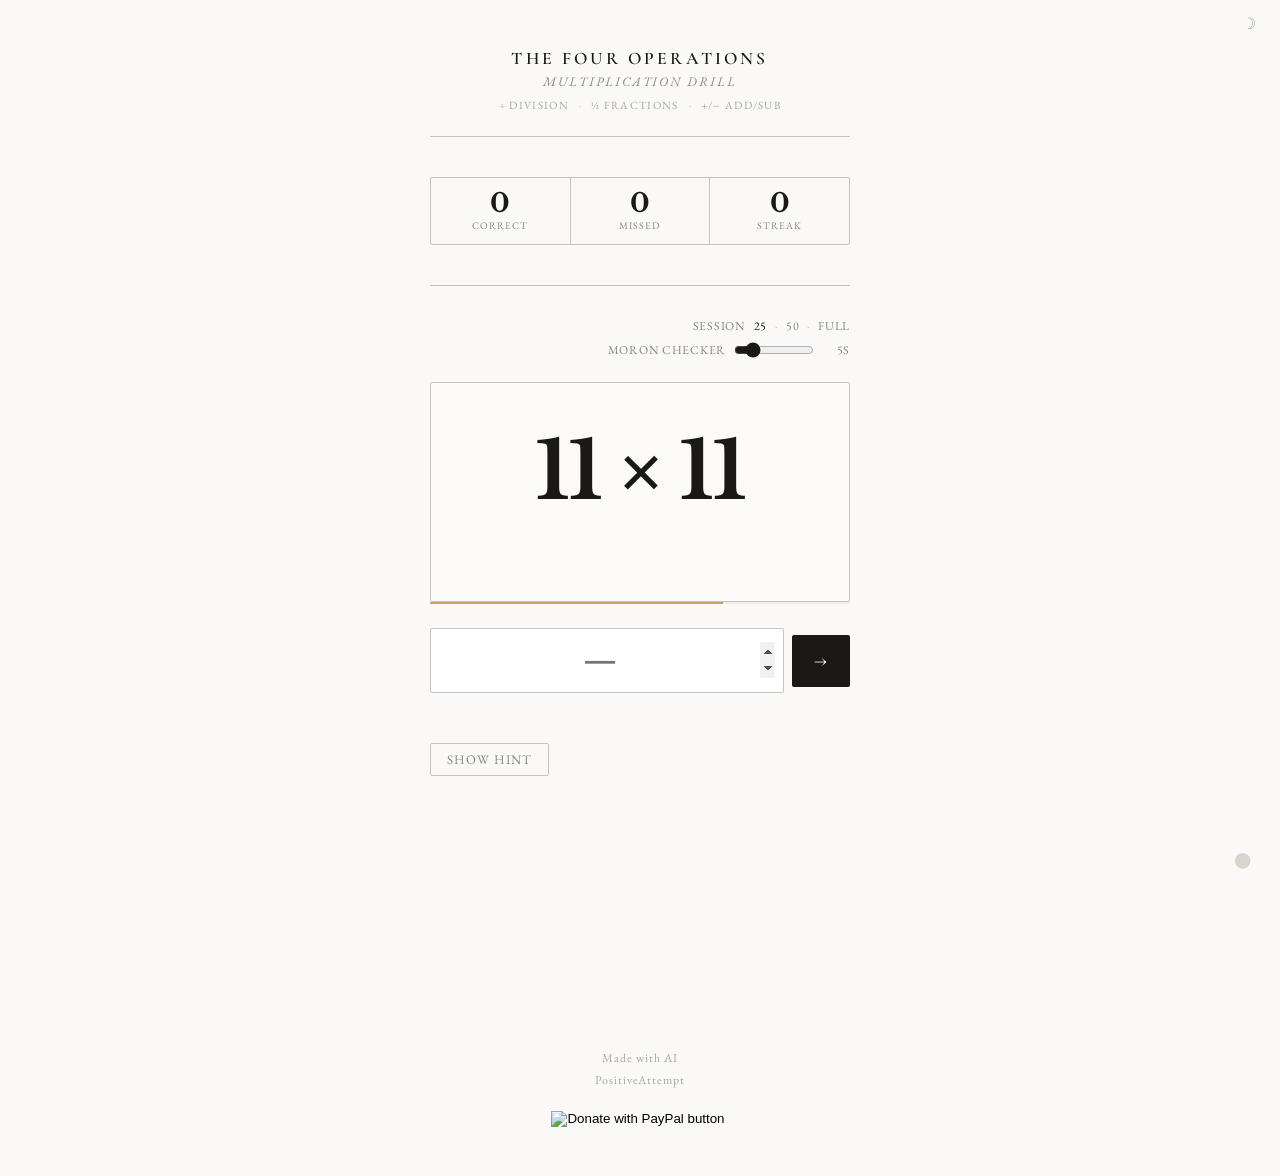
==== commit 61ddd140: "Wrap footer in .page-footer for idle-minimal hide Adds <div class="page-footer"> around the "Made wi" ====
--- a/index.html
+++ b/index.html
@@ -14,6 +14,7 @@
     </script>
     <script>try { if (localStorage.getItem('dark') === '1') document.documentElement.classList.add('dark'); } catch (e) { }</script>
     <link rel="stylesheet" href="shared.css">
+    <link rel="stylesheet" href="idle.css">
 </head>
 <body>
 
@@ -52,7 +53,7 @@
     </div>
 
     <div class="settings-row">
-        <label for="mc-timer-range">Hint Timer</label>
+        <label for="mc-timer-range">Moron checker</label>
         <input type="range" id="mc-timer-range" min="3" max="15" value="5" step="1" oninput="updateTimerLabel(this.value)">
         <span id="mc-timer-label">5s</span>
     </div>
@@ -191,7 +192,7 @@
         function showMC() {
             if (!current) return;
             const [qa, qb] = current;
-            const label = mcDur > 2500 ? `yeah — ${qa} × ${qb}` : `hint timer — ${qa} × ${qb}`;
+            const label = mcDur > 2500 ? `yeah — ${qa} × ${qb}` : `moron checker — ${qa} × ${qb}`;
             document.getElementById('mc-label').textContent = label;
             buildGrid(qa, qb);
             document.getElementById('mc-hint').textContent = getHint(qa, qb);
@@ -439,6 +440,7 @@
 
 
 
+    <div class="page-footer">
     <div style="margin-top:15rem;font-family:'EB Garamond','Times New Roman',serif;font-size:12px;color:#aaa69e;letter-spacing:.08em;text-align:center;line-height:1.8;">
         <div>Made with AI</div>
         <div><a href="https://github.com/PositiveAttempt" target="_blank" rel="noopener" style="color:#aaa69e;text-decoration:none;">PositiveAttempt</a></div>
@@ -452,6 +454,7 @@
         <input type="image" src="https://www.paypalobjects.com/en_AU/i/btn/btn_donate_SM.gif" border="0" name="submit" title="PayPal - The safer, easier way to pay online!" alt="Donate with PayPal button" />
         <img alt="" border="0" src="https://www.paypal.com/en_AU/i/scr/pixel.gif" width="1" height="1" />
     </form>
+    </div>
 
 
 </body>
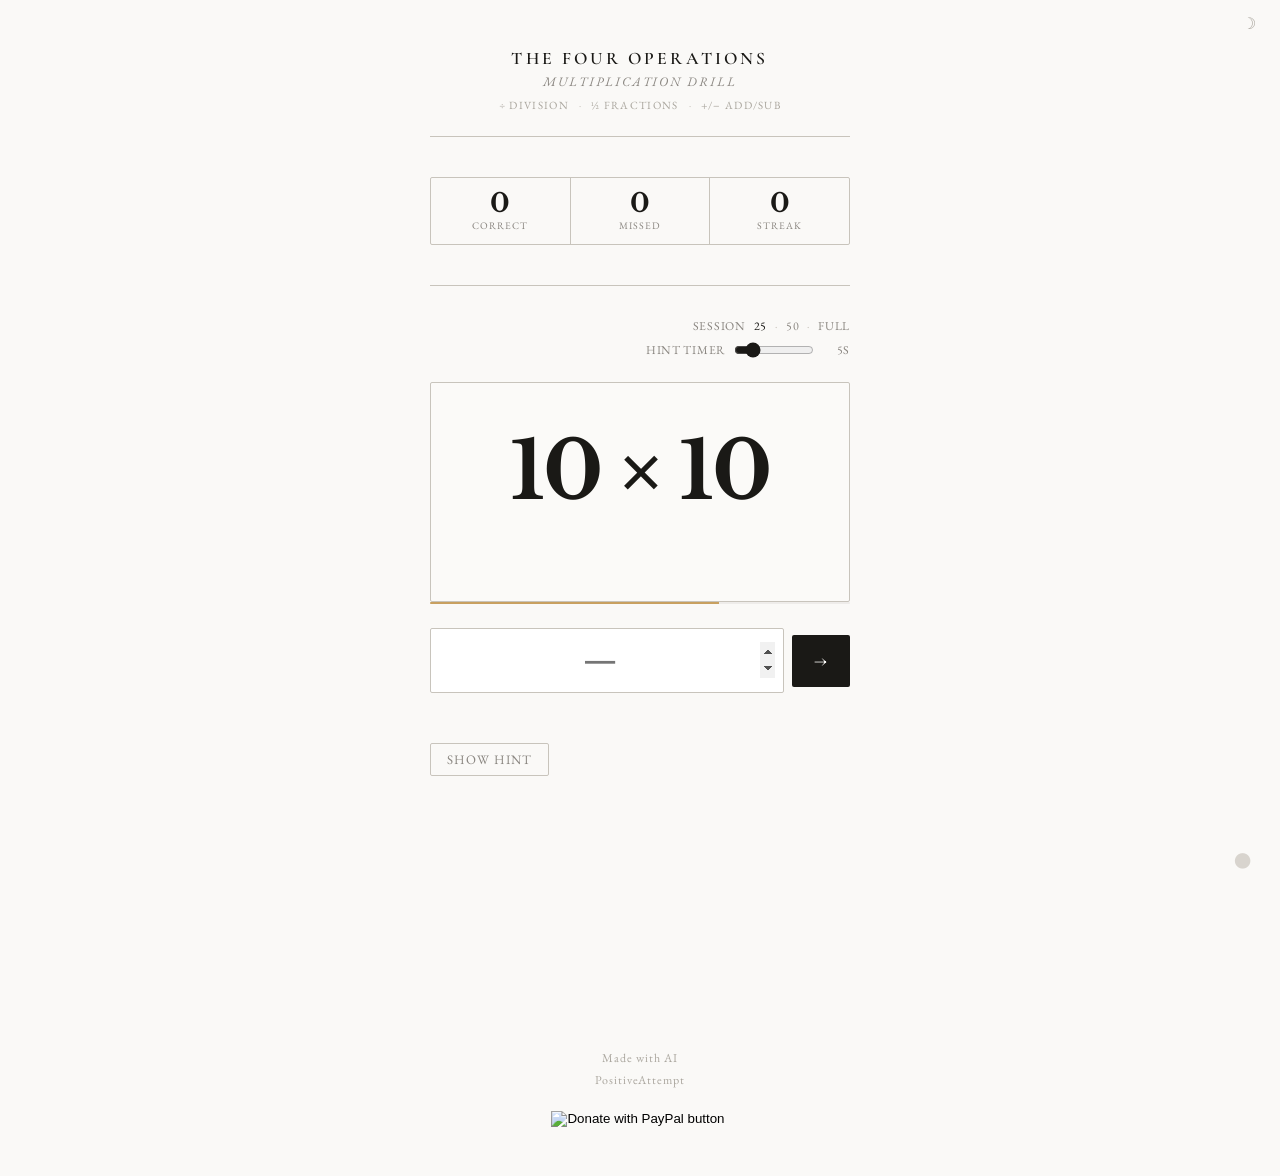
==== commit aab36a8a: "Merge branch 'claude/redesign-mobile-layout-KVDPA'" ====
--- a/index.html
+++ b/index.html
@@ -23,7 +23,7 @@
     <div class="header">
         <div class="title" style="font-size:1.1rem;letter-spacing:.18em;text-transform:uppercase;">The Four Operations</div>
         <div class="subtitle">Multiplication drill</div>
-        <div style="margin-top:8px;display:flex;align-items:center;justify-content:center;gap:10px;">
+        <div class="nav-links" style="margin-top:8px;display:flex;align-items:center;justify-content:center;gap:10px;">
             <a href="division.html" style="font-family:'EB Garamond',serif;font-size:11px;color:#aaa69e;text-decoration:none;letter-spacing:.12em;text-transform:uppercase;">÷ Division</a>
             <span style="color:#c8c4bc;font-size:11px;">·</span>
             <a href="fractions.html" style="font-family:'EB Garamond',serif;font-size:11px;color:#aaa69e;text-decoration:none;letter-spacing:.12em;text-transform:uppercase;">½ Fractions</a>
@@ -53,7 +53,7 @@
     </div>
 
     <div class="settings-row">
-        <label for="mc-timer-range">Moron checker</label>
+        <label for="mc-timer-range">Hint Timer</label>
         <input type="range" id="mc-timer-range" min="3" max="15" value="5" step="1" oninput="updateTimerLabel(this.value)">
         <span id="mc-timer-label">5s</span>
     </div>
@@ -192,7 +192,7 @@
         function showMC() {
             if (!current) return;
             const [qa, qb] = current;
-            const label = mcDur > 2500 ? `yeah — ${qa} × ${qb}` : `moron checker — ${qa} × ${qb}`;
+            const label = mcDur > 2500 ? `yeah — ${qa} × ${qb}` : `hint timer — ${qa} × ${qb}`;
             document.getElementById('mc-label').textContent = label;
             buildGrid(qa, qb);
             document.getElementById('mc-hint').textContent = getHint(qa, qb);
--- a/idle.css
+++ b/idle.css
@@ -0,0 +1,355 @@
+/* ── IDLE GAME STYLES ─────────────────────────────────────────────────────────
+   All styles for the shmup idle overlay, moved from idle.js injectStyles().
+   Also contains body.idle-minimal rules for stripped-down drill mode.
+   ──────────────────────────────────────────────────────────────────────────── */
+
+/* ── TOGGLE BUTTON ── */
+#idle-toggle {
+    position: fixed;
+    bottom: 1.2rem;
+    right: 1.4rem;
+    background: none;
+    border: none;
+    cursor: pointer;
+    font-size: 36px;
+    color: #d8d4ce;
+    line-height: 1;
+    padding: 4px;
+    z-index: 300;
+    user-select: none;
+    transition: color .25s;
+    font-family: serif;
+}
+#idle-toggle:hover, #idle-toggle.on { color: #8a8680; }
+#idle-toggle.locked { font-size: 28px; }
+
+/* ── SIDE PANEL ── */
+#idle-panel {
+    position: fixed;
+    top: 0; right: 0; bottom: 0;
+    width: 216px;
+    background: rgba(250,249,247,0.82);
+    backdrop-filter: blur(5px);
+    -webkit-backdrop-filter: blur(5px);
+    border-left: 0.5px solid #c8c4bc;
+    transform: translateX(100%);
+    transition: transform .26s ease;
+    z-index: 250;
+    display: flex;
+    flex-direction: column;
+    padding: 2.2rem 1.4rem 1.5rem;
+    font-family: "EB Garamond","Times New Roman",serif;
+    color: #1a1916;
+}
+#idle-panel.on { transform: translateX(0); }
+
+#idle-spm {
+    font-size: 14px;
+    color: #aaa69e;
+    letter-spacing: .08em;
+    font-style: italic;
+    min-height: 16px;
+    margin-bottom: 1.8rem;
+}
+
+/* ── GENERATOR BAR ── */
+#idle-gen-label {
+    font-size: 10px;
+    text-transform: uppercase;
+    letter-spacing: .16em;
+    color: #c8c4bc;
+    margin-bottom: 7px;
+}
+#idle-gen-track { width: 100%; height: 2px; background: #e8e4dc; overflow: hidden; }
+#idle-gen-bar   { height: 100%; width: 0%; background: #1a1916; transition: width .08s linear; }
+
+/* ── ARMOUR BAR ── */
+#idle-armour-label {
+    font-size: 10px;
+    text-transform: uppercase;
+    letter-spacing: .16em;
+    color: #c8c4bc;
+    margin-bottom: 7px;
+    margin-top: 1.2rem;
+}
+#idle-armour-track { width: 100%; height: 2px; background: #e8e4dc; overflow: hidden; }
+#idle-armour-bar   { height: 100%; width: 100%; background: #1a1916; transition: width .08s linear; }
+
+/* ── MONEY ── */
+#idle-money-label {
+    font-size: 10px;
+    text-transform: uppercase;
+    letter-spacing: .16em;
+    color: #c8c4bc;
+    margin-bottom: 4px;
+    margin-top: 1.4rem;
+}
+#idle-money { font-size: 22px; letter-spacing: .04em; color: #1a1916; line-height: 1; }
+
+/* ── LOCK BUTTON ── */
+#idle-lock {
+    font-size: 10px;
+    color: #c8c4bc;
+    background: none;
+    border: 0.5px solid #e0ddd8;
+    border-radius: 1px;
+    padding: 4px 10px;
+    letter-spacing: .1em;
+    text-transform: uppercase;
+    cursor: pointer;
+    margin-top: auto;
+    font-family: inherit;
+    align-self: flex-start;
+    transition: color .15s, border-color .15s;
+}
+#idle-lock:hover, #idle-lock.on { color: #1a1916; border-color: #8a8680; }
+
+/* ── CARD — semi-transparent so canvas shows through ── */
+.card { background: rgba(255,255,255,0.15) !important; backdrop-filter: none; }
+
+/* ── CANVAS + SPRITES ── */
+#idle-canvas {
+    position: fixed;
+    top: 0; left: 0;
+    height: 100%;
+    z-index: 1;
+    pointer-events: none;
+    opacity: 0;
+    transition: opacity 1.2s ease;
+}
+#idle-canvas.on { opacity: 0.5; }
+
+#idle-ship {
+    position: fixed;
+    pointer-events: none;
+    z-index: 3;
+    width: 48px;
+    height: auto;
+    opacity: 0;
+    transition: opacity 1.4s ease;
+    image-rendering: pixelated;
+    image-rendering: crisp-edges;
+}
+#idle-ship.on { opacity: 0.95; }
+
+#idle-enemy {
+    position: fixed;
+    pointer-events: none;
+    z-index: 2;
+    width: 48px;
+    height: auto;
+    opacity: 0;
+    transition: opacity 1.4s ease;
+    image-rendering: pixelated;
+    image-rendering: crisp-edges;
+    transform-origin: center center;
+}
+#idle-enemy.on { opacity: 0.85; }
+
+/* ── FLOATS ── */
+@keyframes idle-kill {
+    0%   { transform: translate(0px,0px)   scale(1);    opacity: 1; }
+    30%  { transform: translate(2px,-18px)  scale(1.05); opacity: 1; }
+    70%  { transform: translate(-3px,-38px) scale(1.09); opacity: 0.7; }
+    100% { transform: translate(1px,-52px)  scale(1.12); opacity: 0; }
+}
+.idle-float-kill {
+    position: fixed;
+    pointer-events: none;
+    z-index: 400;
+    font-family: "EB Garamond","Times New Roman",serif;
+    font-size: 14px;
+    letter-spacing: .1em;
+    color: #1a1916;
+    transform-origin: center bottom;
+    animation: idle-kill 3.5s cubic-bezier(0.2,0.1,0.4,1) forwards;
+}
+
+@keyframes idle-smoke {
+    0%   { transform: translate(0px,0px)     scale(1);    opacity: 1; }
+    20%  { transform: translate(3px,-24px)   scale(1.03); opacity: 1; }
+    45%  { transform: translate(-4px,-54px)  scale(1.07); opacity: 1; }
+    70%  { transform: translate(5px,-86px)   scale(1.11); opacity: 1; }
+    100% { transform: translate(-2px,-118px) scale(1.14); opacity: 1; }
+}
+.idle-float {
+    position: fixed;
+    pointer-events: none;
+    z-index: 400;
+    font-family: "EB Garamond","Times New Roman",serif;
+    font-size: 16px;
+    letter-spacing: .06em;
+    color: #aaa69e;
+    transform-origin: center bottom;
+    animation: idle-smoke 2.6s cubic-bezier(0.25,0.1,0.35,1) forwards;
+}
+
+/* ── MOBILE TOPBAR STATS ── */
+#idle-topbar-stats {
+    display: flex;
+    align-items: center;
+    gap: 8px;
+    flex: 1;
+    justify-content: center;
+}
+#idle-topbar-gen-track {
+    width: 48px;
+    height: 1px;
+    background: transparent;
+    overflow: hidden;
+}
+#idle-topbar-gen-bar {
+    height: 100%;
+    width: 0%;
+    background: #1a1916;
+    transition: width .08s linear;
+}
+#idle-topbar-money {
+    font-size: 11px;
+    letter-spacing: .1em;
+    font-family: "EB Garamond","Times New Roman",serif;
+    color: #aaa69e;
+    min-width: 24px;
+}
+
+/* ── LOADOUT ── */
+#idle-loadout-label {
+    font-size: 10px;
+    text-transform: uppercase;
+    letter-spacing: .16em;
+    color: #c8c4bc;
+    margin-bottom: 8px;
+    margin-top: 1.2rem;
+}
+#idle-loadout-row {
+    display: flex;
+    align-items: flex-start;
+    justify-content: space-between;
+}
+#idle-loadout-weapons {
+    display: flex;
+    flex-direction: column;
+    gap: 4px;
+}
+#idle-loadout-generators {
+    display: flex;
+    flex-direction: column;
+    gap: 4px;
+}
+#idle-ship-diagram {
+    flex: 1;
+    margin-left: 6px;
+    margin-right: 6px;
+    height: 140px;
+    border: 0.5px solid #c8c4bc;
+    border-radius: 1px;
+    box-sizing: border-box;
+}
+.idle-slot {
+    width: 32px;
+    height: 32px;
+    border: 0.5px solid #d0ccc6;
+    border-radius: 1px;
+    display: flex;
+    align-items: center;
+    justify-content: center;
+    font-size: 9px;
+    letter-spacing: .1em;
+    color: #c8c4bc;
+    cursor: default;
+    user-select: none;
+    box-sizing: border-box;
+    transition: border-color .15s, color .15s;
+}
+.idle-slot.equipped { border-color: #8a8680; color: #1a1916; }
+.idle-slot:hover    { border-color: #8a8680; }
+#idle-slot-tooltip {
+    position: fixed;
+    z-index: 500;
+    pointer-events: none;
+    background: rgba(250,249,247,0.97);
+    border: 0.5px solid #c8c4bc;
+    border-radius: 1px;
+    padding: 6px 10px;
+    font-family: "EB Garamond","Times New Roman",serif;
+    font-size: 11px;
+    color: #1a1916;
+    letter-spacing: .04em;
+    line-height: 1.6;
+    white-space: nowrap;
+    display: none;
+}
+
+/* ── MOBILE SIZES ── */
+@media (max-width: 767px) {
+    #idle-panel  { width: 140px; }
+    #idle-ship   { width: 24px; }
+    #idle-enemy  { width: 24px; }
+}
+
+/* ── DARK MODE ── */
+html.dark .card              { background: rgba(13,15,18,0.15) !important; }
+html.dark .idle-float-kill   { color: #c8c4bc; }
+html.dark .idle-float        { color: #4a4d55; }
+
+html.dark #idle-panel        { background: rgba(13,15,18,0.85); border-left-color: #252830; color: #c8c4bc; }
+html.dark #idle-toggle       { color: #2e3038; }
+html.dark #idle-toggle:hover,
+html.dark #idle-toggle.on    { color: #6a6660; }
+html.dark #idle-spm          { color: #6a6660; }
+html.dark #idle-gen-label    { color: #3d4148; }
+html.dark #idle-gen-track    { background: #252830; }
+html.dark #idle-gen-bar      { background: #c8c4bc; }
+html.dark #idle-armour-label { color: #3d4148; }
+html.dark #idle-armour-track { background: #252830; }
+html.dark #idle-armour-bar   { background: #c8c4bc; }
+html.dark #idle-money-label  { color: #3d4148; }
+html.dark #idle-money        { color: #c8c4bc; }
+html.dark #idle-lock         { color: #3a3d45; border-color: #252830; }
+html.dark #idle-lock:hover,
+html.dark #idle-lock.on      { color: #c8c4bc; border-color: #6a6660; }
+html.dark #idle-topbar-gen-bar  { background: #c8c4bc; }
+html.dark #idle-topbar-money    { color: #6a6660; }
+html.dark #idle-ship-diagram    { border-color: #2e3038; }
+html.dark #idle-loadout-label   { color: #3d4148; }
+html.dark .idle-slot            { border-color: #252830; color: #3d4148; }
+html.dark .idle-slot.equipped   { border-color: #6a6660; color: #c8c4bc; }
+html.dark .idle-slot:hover      { border-color: #6a6660; }
+html.dark #idle-slot-tooltip    { background: rgba(13,15,18,0.97); border-color: #252830; color: #c8c4bc; }
+
+/* ══════════════════════════════════════════════════════════════════════════════
+   MINIMAL MODE — body.idle-minimal
+   Toggled by idle.js setVisible() when the canvas panel opens or locks.
+   Strips surrounding chrome so the shmup backdrop fills the page.
+   ══════════════════════════════════════════════════════════════════════════════ */
+
+body.idle-minimal {
+    background: transparent;
+}
+
+/* Hide chrome */
+body.idle-minimal .header        { display: none; }
+body.idle-minimal #dark-toggle   { display: none; }
+body.idle-minimal .settings-row  { display: none; }
+body.idle-minimal .progress-bar-wrap { display: none; }
+body.idle-minimal .timer-bar-wrap    { display: none; }
+body.idle-minimal .hint              { display: none; }
+body.idle-minimal .hint-btn          { display: none; }
+body.idle-minimal .missed-section    { display: none; }
+
+/* Stats row — keep streak only, strip all borders */
+body.idle-minimal .stats-row {
+    border: none;
+    background: transparent;
+    margin-bottom: 0.5rem;
+}
+body.idle-minimal .stat { border: none; }
+body.idle-minimal .stat:not(:last-child) { display: none; }
+
+/* Card — transparent, borderless */
+body.idle-minimal .card {
+    border: none;
+    background: transparent !important;
+    padding-top: 1.5rem;
+    padding-bottom: 0.8rem;
+}
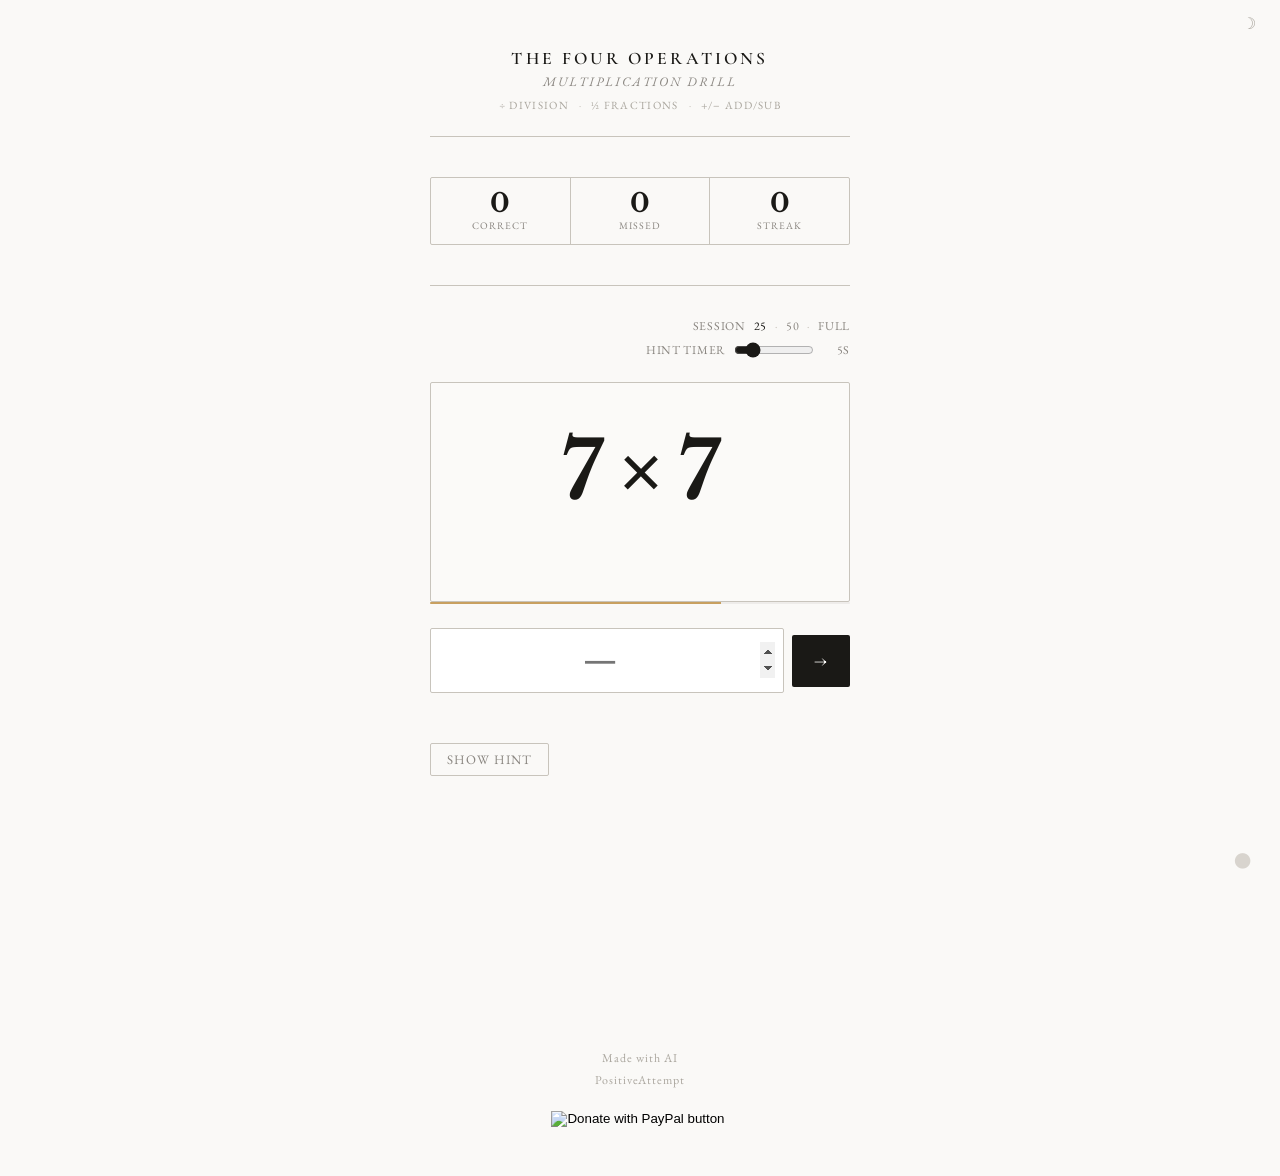
==== commit c1cdb764: "update" ====
--- a/index.html
+++ b/index.html
@@ -103,7 +103,11 @@
     </div>
 
     <script src="shared.js"></script>
+    <script src="config.js"></script>
+
     <script src="idle.js"></script>
+
+
     <script>
         function buildTable() {
             let facts = [];
@@ -324,17 +328,17 @@
             const hasMissed = Object.keys(missed).length > 0;
 
             document.getElementById('done-panel').innerHTML = `
-                                    <div class="done-title">${rating}</div>
-                                    <div class="arcade-run">
-                                        <span class="arcade-run-pct${isNewBest ? ' new-best' : ''}">${pct}%</span>
-                                        <span class="arcade-run-meta">${correct} correct · ${wrong} missed · ${timeStr} · ${sessionLabel}</span>
-                                    </div>
-                                    <div class="done-buttons" style="margin-bottom:1.8rem">
-                                        <button class="restart-btn" onclick="startFresh()">Full drill again</button>
-                                        ${hasMissed ? '<button class="missed-only-btn" onclick="drillMissed()">Missed only</button>' : ''}
-                                    </div>
-                                    ${renderArcadePanels(hist, lb, isNewBest)}
-                                `;
+                                            <div class="done-title">${rating}</div>
+                                            <div class="arcade-run">
+                                                <span class="arcade-run-pct${isNewBest ? ' new-best' : ''}">${pct}%</span>
+                                                <span class="arcade-run-meta">${correct} correct · ${wrong} missed · ${timeStr} · ${sessionLabel}</span>
+                                            </div>
+                                            <div class="done-buttons" style="margin-bottom:1.8rem">
+                                                <button class="restart-btn" onclick="startFresh()">Full drill again</button>
+                                                ${hasMissed ? '<button class="missed-only-btn" onclick="drillMissed()">Missed only</button>' : ''}
+                                            </div>
+                                            ${renderArcadePanels(hist, lb, isNewBest)}
+                                        `;
         }
 
 
@@ -364,13 +368,13 @@
 
             const id = 'leaf' + Date.now() + Math.random().toString().replace('.', '');
             const style = `
-                            @keyframes ${id} {
-                        0%   { transform: translateY(-40px)  translateX(0px)   rotate(-5deg); }
-                            30%  { transform: translateY(30vh)   translateX(40px)  rotate(2deg);  }
-                            60%  { transform: translateY(65vh)   translateX(20px)  rotate(-3deg); }
-                            100% { transform: translateY(105vh)  translateX(50px)  rotate(1deg);  }
-                            }
-                        `;
+                                    @keyframes ${id} {
+                                0%   { transform: translateY(-40px)  translateX(0px)   rotate(-5deg); }
+                                    30%  { transform: translateY(30vh)   translateX(40px)  rotate(2deg);  }
+                                    60%  { transform: translateY(65vh)   translateX(20px)  rotate(-3deg); }
+                                    100% { transform: translateY(105vh)  translateX(50px)  rotate(1deg);  }
+                                    }
+                                `;
             const styleEl = document.createElement('style');
             styleEl.textContent = style;
             document.head.appendChild(styleEl);
@@ -380,13 +384,13 @@
             svg.setAttribute('height', '32');
             svg.setAttribute('viewBox', '0 0 18 32');
             svg.style.cssText = `
-                            position: fixed;
-                            top: 0;
-                            left: ${x}%;
-                            pointer-events: none;
-                            z-index: 5;
-                            animation: ${id} ${dur}ms linear forwards;
-                        `;
+                                    position: fixed;
+                                    top: 0;
+                                    left: ${x}%;
+                                    pointer-events: none;
+                                    z-index: 5;
+                                    animation: ${id} ${dur}ms linear forwards;
+                                `;
 
             const petals = [
                 // flat face-on petal
@@ -441,19 +445,19 @@
 
 
     <div class="page-footer">
-    <div style="margin-top:15rem;font-family:'EB Garamond','Times New Roman',serif;font-size:12px;color:#aaa69e;letter-spacing:.08em;text-align:center;line-height:1.8;">
-        <div>Made with AI</div>
-        <div><a href="https://github.com/PositiveAttempt" target="_blank" rel="noopener" style="color:#aaa69e;text-decoration:none;">PositiveAttempt</a></div>
-    </div>
-
-    <form action="https://www.paypal.com/donate" method="post" target="_top" style="margin-top:1rem;">
-        <input type="hidden" name="business" value="FA3KWH54X2BCU" />
-        <input type="hidden" name="no_recurring" value="0" />
-        <input type="hidden" name="item_name" value="tysm" />
-        <input type="hidden" name="currency_code" value="AUD" />
-        <input type="image" src="https://www.paypalobjects.com/en_AU/i/btn/btn_donate_SM.gif" border="0" name="submit" title="PayPal - The safer, easier way to pay online!" alt="Donate with PayPal button" />
-        <img alt="" border="0" src="https://www.paypal.com/en_AU/i/scr/pixel.gif" width="1" height="1" />
-    </form>
+        <div style="margin-top:15rem;font-family:'EB Garamond','Times New Roman',serif;font-size:12px;color:#aaa69e;letter-spacing:.08em;text-align:center;line-height:1.8;">
+            <div>Made with AI</div>
+            <div><a href="https://github.com/PositiveAttempt" target="_blank" rel="noopener" style="color:#aaa69e;text-decoration:none;">PositiveAttempt</a></div>
+        </div>
+
+        <form action="https://www.paypal.com/donate" method="post" target="_top" style="margin-top:1rem;">
+            <input type="hidden" name="business" value="FA3KWH54X2BCU" />
+            <input type="hidden" name="no_recurring" value="0" />
+            <input type="hidden" name="item_name" value="tysm" />
+            <input type="hidden" name="currency_code" value="AUD" />
+            <input type="image" src="https://www.paypalobjects.com/en_AU/i/btn/btn_donate_SM.gif" border="0" name="submit" title="PayPal - The safer, easier way to pay online!" alt="Donate with PayPal button" />
+            <img alt="" border="0" src="https://www.paypal.com/en_AU/i/scr/pixel.gif" width="1" height="1" />
+        </form>
     </div>
 
 
--- a/idle.css
+++ b/idle.css
@@ -20,13 +20,21 @@
     transition: color .25s;
     font-family: serif;
 }
-#idle-toggle:hover, #idle-toggle.on { color: #8a8680; }
-#idle-toggle.locked { font-size: 28px; }
+
+    #idle-toggle:hover, #idle-toggle.on {
+        color: #8a8680;
+    }
+
+    #idle-toggle.locked {
+        font-size: 28px;
+    }
 
 /* ── SIDE PANEL ── */
 #idle-panel {
     position: fixed;
-    top: 0; right: 0; bottom: 0;
+    top: 0;
+    right: 0;
+    bottom: 0;
     width: 216px;
     background: rgba(250,249,247,0.82);
     backdrop-filter: blur(5px);
@@ -41,7 +49,10 @@
     font-family: "EB Garamond","Times New Roman",serif;
     color: #1a1916;
 }
-#idle-panel.on { transform: translateX(0); }
+
+    #idle-panel.on {
+        transform: translateX(0);
+    }
 
 #idle-spm {
     font-size: 14px;
@@ -60,8 +71,20 @@
     color: #c8c4bc;
     margin-bottom: 7px;
 }
-#idle-gen-track { width: 100%; height: 2px; background: #e8e4dc; overflow: hidden; }
-#idle-gen-bar   { height: 100%; width: 0%; background: #1a1916; transition: width .08s linear; }
+
+#idle-gen-track {
+    width: 100%;
+    height: 2px;
+    background: #e8e4dc;
+    overflow: hidden;
+}
+
+#idle-gen-bar {
+    height: 100%;
+    width: 0%;
+    background: #1a1916;
+    transition: width .08s linear;
+}
 
 /* ── ARMOUR BAR ── */
 #idle-armour-label {
@@ -72,8 +95,20 @@
     margin-bottom: 7px;
     margin-top: 1.2rem;
 }
-#idle-armour-track { width: 100%; height: 2px; background: #e8e4dc; overflow: hidden; }
-#idle-armour-bar   { height: 100%; width: 100%; background: #1a1916; transition: width .08s linear; }
+
+#idle-armour-track {
+    width: 100%;
+    height: 2px;
+    background: #e8e4dc;
+    overflow: hidden;
+}
+
+#idle-armour-bar {
+    height: 100%;
+    width: 100%;
+    background: #1a1916;
+    transition: width .08s linear;
+}
 
 /* ── MONEY ── */
 #idle-money-label {
@@ -84,7 +119,13 @@
     margin-bottom: 4px;
     margin-top: 1.4rem;
 }
-#idle-money { font-size: 22px; letter-spacing: .04em; color: #1a1916; line-height: 1; }
+
+#idle-money {
+    font-size: 22px;
+    letter-spacing: .04em;
+    color: #1a1916;
+    line-height: 1;
+}
 
 /* ── LOCK BUTTON ── */
 #idle-lock {
@@ -97,27 +138,63 @@
     letter-spacing: .1em;
     text-transform: uppercase;
     cursor: pointer;
-    margin-top: auto;
     font-family: inherit;
     align-self: flex-start;
     transition: color .15s, border-color .15s;
 }
-#idle-lock:hover, #idle-lock.on { color: #1a1916; border-color: #8a8680; }
+
+    #idle-lock:hover, #idle-lock.on {
+        color: #1a1916;
+        border-color: #8a8680;
+    }
+
+/* ── BOTTOM ROW (lock + reset) ── */
+#idle-bottom-row {
+    display: flex;
+    align-items: center;
+    gap: 8px;
+    margin-top: auto;
+}
+
+#idle-reset {
+    font-size: 14px;
+    color: #c8c4bc;
+    background: none;
+    border: 0.5px solid #e0ddd8;
+    border-radius: 1px;
+    padding: 4px 8px;
+    cursor: pointer;
+    font-family: inherit;
+    line-height: 1;
+    transition: color .15s, border-color .15s;
+}
+
+    #idle-reset:hover {
+        color: #1a1916;
+        border-color: #8a8680;
+    }
 
 /* ── CARD — semi-transparent so canvas shows through ── */
-.card { background: rgba(255,255,255,0.15) !important; backdrop-filter: none; }
+.card {
+    background: rgba(255,255,255,0.15) !important;
+    backdrop-filter: none;
+}
 
 /* ── CANVAS + SPRITES ── */
 #idle-canvas {
     position: fixed;
-    top: 0; left: 0;
+    top: 0;
+    left: 0;
     height: 100%;
     z-index: 1;
     pointer-events: none;
     opacity: 0;
     transition: opacity 1.2s ease;
 }
-#idle-canvas.on { opacity: 0.5; }
+
+    #idle-canvas.on {
+        opacity: 0.5;
+    }
 
 #idle-ship {
     position: fixed;
@@ -130,29 +207,34 @@
     image-rendering: pixelated;
     image-rendering: crisp-edges;
 }
-#idle-ship.on { opacity: 0.95; }
-
-#idle-enemy {
-    position: fixed;
-    pointer-events: none;
-    z-index: 2;
-    width: 48px;
-    height: auto;
-    opacity: 0;
-    transition: opacity 1.4s ease;
-    image-rendering: pixelated;
-    image-rendering: crisp-edges;
-    transform-origin: center center;
-}
-#idle-enemy.on { opacity: 0.85; }
+
+    #idle-ship.on {
+        opacity: 0.95;
+    }
 
 /* ── FLOATS ── */
 @keyframes idle-kill {
-    0%   { transform: translate(0px,0px)   scale(1);    opacity: 1; }
-    30%  { transform: translate(2px,-18px)  scale(1.05); opacity: 1; }
-    70%  { transform: translate(-3px,-38px) scale(1.09); opacity: 0.7; }
-    100% { transform: translate(1px,-52px)  scale(1.12); opacity: 0; }
-}
+    0% {
+        transform: translate(0px,0px) scale(1);
+        opacity: 1;
+    }
+
+    30% {
+        transform: translate(2px,-18px) scale(1.05);
+        opacity: 1;
+    }
+
+    70% {
+        transform: translate(-3px,-38px) scale(1.09);
+        opacity: 0.7;
+    }
+
+    100% {
+        transform: translate(1px,-52px) scale(1.12);
+        opacity: 0;
+    }
+}
+
 .idle-float-kill {
     position: fixed;
     pointer-events: none;
@@ -166,12 +248,32 @@
 }
 
 @keyframes idle-smoke {
-    0%   { transform: translate(0px,0px)     scale(1);    opacity: 1; }
-    20%  { transform: translate(3px,-24px)   scale(1.03); opacity: 1; }
-    45%  { transform: translate(-4px,-54px)  scale(1.07); opacity: 1; }
-    70%  { transform: translate(5px,-86px)   scale(1.11); opacity: 1; }
-    100% { transform: translate(-2px,-118px) scale(1.14); opacity: 1; }
-}
+    0% {
+        transform: translate(0px,0px) scale(1);
+        opacity: 1;
+    }
+
+    20% {
+        transform: translate(3px,-24px) scale(1.03);
+        opacity: 1;
+    }
+
+    45% {
+        transform: translate(-4px,-54px) scale(1.07);
+        opacity: 1;
+    }
+
+    70% {
+        transform: translate(5px,-86px) scale(1.11);
+        opacity: 1;
+    }
+
+    100% {
+        transform: translate(-2px,-118px) scale(1.14);
+        opacity: 1;
+    }
+}
+
 .idle-float {
     position: fixed;
     pointer-events: none;
@@ -192,18 +294,21 @@
     flex: 1;
     justify-content: center;
 }
+
 #idle-topbar-gen-track {
     width: 48px;
     height: 1px;
     background: transparent;
     overflow: hidden;
 }
+
 #idle-topbar-gen-bar {
     height: 100%;
     width: 0%;
     background: #1a1916;
     transition: width .08s linear;
 }
+
 #idle-topbar-money {
     font-size: 11px;
     letter-spacing: .1em;
@@ -221,21 +326,25 @@
     margin-bottom: 8px;
     margin-top: 1.2rem;
 }
+
 #idle-loadout-row {
     display: flex;
     align-items: flex-start;
     justify-content: space-between;
 }
+
 #idle-loadout-weapons {
     display: flex;
     flex-direction: column;
     gap: 4px;
 }
+
 #idle-loadout-generators {
     display: flex;
     flex-direction: column;
     gap: 4px;
 }
+
 #idle-ship-diagram {
     flex: 1;
     margin-left: 6px;
@@ -245,6 +354,7 @@
     border-radius: 1px;
     box-sizing: border-box;
 }
+
 .idle-slot {
     width: 32px;
     height: 32px;
@@ -261,8 +371,16 @@
     box-sizing: border-box;
     transition: border-color .15s, color .15s;
 }
-.idle-slot.equipped { border-color: #8a8680; color: #1a1916; }
-.idle-slot:hover    { border-color: #8a8680; }
+
+    .idle-slot.equipped {
+        border-color: #8a8680;
+        color: #1a1916;
+    }
+
+    .idle-slot:hover {
+        border-color: #8a8680;
+    }
+
 #idle-slot-tooltip {
     position: fixed;
     z-index: 500;
@@ -282,40 +400,148 @@
 
 /* ── MOBILE SIZES ── */
 @media (max-width: 767px) {
-    #idle-panel  { width: 140px; }
-    #idle-ship   { width: 24px; }
-    #idle-enemy  { width: 24px; }
+    #idle-panel {
+        width: 140px;
+    }
+
+    #idle-ship {
+        width: 24px;
+    }
+
+    #idle-enemy,
+    .idle-enemy {
+        width: 24px;
+    }
 }
 
 /* ── DARK MODE ── */
-html.dark .card              { background: rgba(13,15,18,0.15) !important; }
-html.dark .idle-float-kill   { color: #c8c4bc; }
-html.dark .idle-float        { color: #4a4d55; }
-
-html.dark #idle-panel        { background: rgba(13,15,18,0.85); border-left-color: #252830; color: #c8c4bc; }
-html.dark #idle-toggle       { color: #2e3038; }
-html.dark #idle-toggle:hover,
-html.dark #idle-toggle.on    { color: #6a6660; }
-html.dark #idle-spm          { color: #6a6660; }
-html.dark #idle-gen-label    { color: #3d4148; }
-html.dark #idle-gen-track    { background: #252830; }
-html.dark #idle-gen-bar      { background: #c8c4bc; }
-html.dark #idle-armour-label { color: #3d4148; }
-html.dark #idle-armour-track { background: #252830; }
-html.dark #idle-armour-bar   { background: #c8c4bc; }
-html.dark #idle-money-label  { color: #3d4148; }
-html.dark #idle-money        { color: #c8c4bc; }
-html.dark #idle-lock         { color: #3a3d45; border-color: #252830; }
-html.dark #idle-lock:hover,
-html.dark #idle-lock.on      { color: #c8c4bc; border-color: #6a6660; }
-html.dark #idle-topbar-gen-bar  { background: #c8c4bc; }
-html.dark #idle-topbar-money    { color: #6a6660; }
-html.dark #idle-ship-diagram    { border-color: #2e3038; }
-html.dark #idle-loadout-label   { color: #3d4148; }
-html.dark .idle-slot            { border-color: #252830; color: #3d4148; }
-html.dark .idle-slot.equipped   { border-color: #6a6660; color: #c8c4bc; }
-html.dark .idle-slot:hover      { border-color: #6a6660; }
-html.dark #idle-slot-tooltip    { background: rgba(13,15,18,0.97); border-color: #252830; color: #c8c4bc; }
+html.dark .card {
+    background: rgba(13,15,18,0.15) !important;
+}
+
+html.dark .idle-float-kill {
+    color: #c8c4bc;
+}
+
+html.dark .idle-float {
+    color: #4a4d55;
+}
+
+html.dark #idle-panel {
+    background: rgba(13,15,18,0.85);
+    border-left-color: #252830;
+    color: #c8c4bc;
+}
+
+html.dark #idle-toggle {
+    color: #2e3038;
+}
+
+    html.dark #idle-toggle:hover,
+    html.dark #idle-toggle.on {
+        color: #6a6660;
+    }
+
+html.dark #idle-spm {
+    color: #6a6660;
+}
+
+html.dark #idle-gen-label {
+    color: #3d4148;
+}
+
+html.dark #idle-gen-track {
+    background: #252830;
+}
+
+html.dark #idle-gen-bar {
+    background: #c8c4bc;
+}
+
+html.dark #idle-armour-label {
+    color: #3d4148;
+}
+
+html.dark #idle-armour-track {
+    background: #252830;
+}
+
+html.dark #idle-armour-bar {
+    background: #c8c4bc;
+}
+
+html.dark #idle-money-label {
+    color: #3d4148;
+}
+
+html.dark #idle-money {
+    color: #c8c4bc;
+}
+
+html.dark #idle-lock {
+    color: #3a3d45;
+    border-color: #252830;
+}
+
+    html.dark #idle-lock:hover,
+    html.dark #idle-lock.on {
+        color: #c8c4bc;
+        border-color: #6a6660;
+    }
+
+html.dark #idle-reset {
+    color: #3a3d45;
+    border-color: #252830;
+}
+
+    html.dark #idle-reset:hover {
+        color: #c8c4bc;
+        border-color: #6a6660;
+    }
+
+html.dark #idle-ship {
+    filter: invert(1);
+}
+
+html.dark #idle-canvas {
+    filter: invert(1);
+}
+
+html.dark #idle-topbar-gen-bar {
+    background: #c8c4bc;
+}
+
+html.dark #idle-topbar-money {
+    color: #6a6660;
+}
+
+html.dark #idle-ship-diagram {
+    border-color: #2e3038;
+}
+
+html.dark #idle-loadout-label {
+    color: #3d4148;
+}
+
+html.dark .idle-slot {
+    border-color: #252830;
+    color: #3d4148;
+}
+
+    html.dark .idle-slot.equipped {
+        border-color: #6a6660;
+        color: #c8c4bc;
+    }
+
+    html.dark .idle-slot:hover {
+        border-color: #6a6660;
+    }
+
+html.dark #idle-slot-tooltip {
+    background: rgba(13,15,18,0.97);
+    border-color: #252830;
+    color: #c8c4bc;
+}
 
 /* ══════════════════════════════════════════════════════════════════════════════
    MINIMAL MODE — body.idle-minimal
@@ -327,29 +553,136 @@
     background: transparent;
 }
 
-/* Hide chrome */
-body.idle-minimal .header        { display: none; }
-body.idle-minimal #dark-toggle   { display: none; }
-body.idle-minimal .settings-row  { display: none; }
-body.idle-minimal .progress-bar-wrap { display: none; }
-body.idle-minimal .timer-bar-wrap    { display: none; }
-body.idle-minimal .hint              { display: none; }
-body.idle-minimal .hint-btn          { display: none; }
-body.idle-minimal .missed-section    { display: none; }
-
-/* Stats row — keep streak only, strip all borders */
-body.idle-minimal .stats-row {
-    border: none;
-    background: transparent;
-    margin-bottom: 0.5rem;
-}
-body.idle-minimal .stat { border: none; }
-body.idle-minimal .stat:not(:last-child) { display: none; }
-
-/* Card — transparent, borderless */
-body.idle-minimal .card {
-    border: none;
-    background: transparent !important;
-    padding-top: 1.5rem;
-    padding-bottom: 0.8rem;
-}
+    /* Hide chrome */
+    body.idle-minimal #dark-toggle {
+        display: visible;
+    }
+
+    body.idle-minimal .page-footer {
+        display: none;
+    }
+
+    body.idle-minimal .settings-row {
+        position: fixed;
+        bottom: 2.2rem;
+        left: 0rem;
+        background: transparent;
+        border: none;
+        margin: 25px;
+        padding: 0rem;
+        width: auto;
+        gap: 0.5rem;
+    }
+
+    body.idle-minimal .progress-bar-wrap {
+        display: none;
+    }
+
+    body.idle-minimal .timer-bar-wrap {
+        position: fixed;
+        bottom: calc(-50vh + 13rem);
+        left: 50%;
+        transform: translateX(-50%);
+        width: 100%;
+        max-width: 420px;
+    }
+
+    body.idle-minimal .hint {
+        display: none;
+    }
+
+    body.idle-minimal .hint-btn {
+        display: none;
+    }
+
+    body.idle-minimal .missed-section {
+        display: none;
+    }
+
+    /* Header — hide title/subtitle/divider line, float nav to top-left */
+    body.idle-minimal .header {
+        border-bottom: none;
+        padding: 0;
+        margin: 0;
+        position: fixed;
+        top: 1.2rem;
+        left: 1.4rem;
+        text-align: left;
+    }
+
+    body.idle-minimal .title {
+        display: none;
+    }
+
+    body.idle-minimal .subtitle {
+        display: none;
+    }
+
+    body.idle-minimal .nav-links {
+        margin-top: 0 !important;
+        justify-content: flex-start !important;
+        flex-direction: column;
+        gap: 6px !important;
+        align-items: flex-start !important;
+    }
+
+        body.idle-minimal .nav-links span {
+            display: none;
+        }
+
+    /* Stats row — keep streak only, strip all borders */
+    body.idle-minimal .stats-row {
+        border: none;
+        background: transparent;
+        margin-bottom: 0.5rem;
+    }
+
+    body.idle-minimal .stat {
+        border: none;
+    }
+
+    /* Card — transparent, borderless */
+    body.idle-minimal .card {
+        border: none;
+        background: transparent !important;
+        padding-top: 1.5rem;
+        padding-bottom: 0.8rem;
+    }
+
+    body.idle-minimal .input-row {
+        position: fixed;
+        bottom: calc(-50vh + 10rem);
+        left: 50%;
+        transform: translateX(-50%);
+        margin-bottom: 0;
+        width: 100%;
+        max-width: 420px;
+    }
+
+    /* Question — vertically center in the remaining space */
+    body.idle-minimal #drill-screen {
+        position: fixed;
+        top: 50%;
+        left: 50%;
+        transform: translate(-50%, -50%);
+        margin: 0;
+    }
+
+#idle-enemy,
+.idle-enemy {
+    position: fixed;
+    pointer-events: none;
+    z-index: 2;
+    width: 48px;
+    height: auto;
+    opacity: 0;
+    transition: opacity 1.4s ease;
+    image-rendering: pixelated;
+    image-rendering: crisp-edges;
+    transform-origin: center center;
+}
+
+    #idle-enemy.on,
+    .idle-enemy.on {
+        opacity: 0.85;
+    }
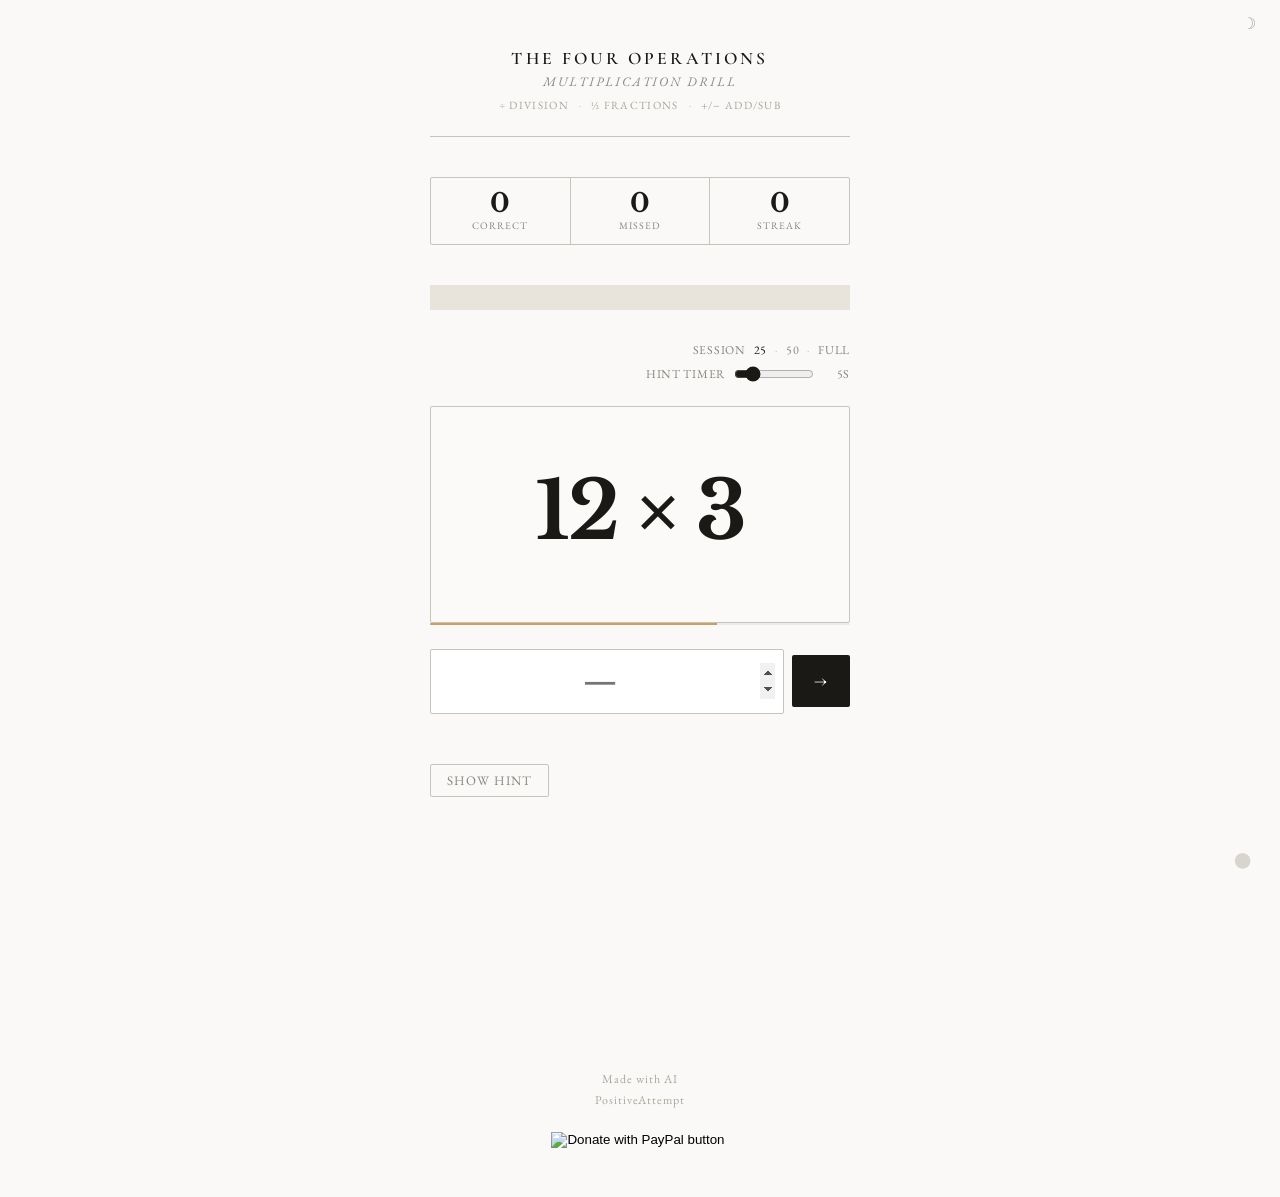
==== commit 2e37889e: "update" ====
--- a/index.html
+++ b/index.html
@@ -139,6 +139,7 @@
         }
 
         function startFresh() {
+            if (window.resetToStart) window.resetToStart();
             drillStart = Date.now();
             let pool = shuffle([...allFacts]);
             if (sessionSize > 0) pool = pool.slice(0, sessionSize);
--- a/shared.css
+++ b/shared.css
@@ -95,7 +95,7 @@
     max-width: 420px;
     border: 0.5px solid #c8c4bc;
     border-radius: 2px;
-    padding: 3rem 2rem;
+    padding: 4rem 2rem 1.8rem;
     text-align: center;
     margin-bottom: 1.5rem;
     background: #fff;
@@ -228,15 +228,25 @@
 .progress-bar-wrap {
     width: 100%;
     max-width: 420px;
-    height: 1px;
-    background: #c8c4bc;
+    height: 25px;
+    background: #e8e4dc;
     margin-bottom: 2rem;
+    overflow: hidden;
+    display: flex;
 }
 
 .progress-bar-fill {
     height: 100%;
-    background: #1a1916;
-    transition: width .4s ease;
+    background: #c8c4bc;
+    transition: width .3s ease;
+    flex-shrink: 0;
+}
+
+.progress-bar-wrong {
+    height: 100%;
+    background: #9b2020;
+    transition: width .3s ease;
+    flex-shrink: 0;
 }
 
 .missed-section {
@@ -277,8 +287,10 @@
     background: rgba(26,25,22,0.18);
     backdrop-filter: blur(2px);
     z-index: 50;
-    align-items: center;
+    align-items: flex-start;
     justify-content: center;
+    overflow-y: auto;
+    padding: 2.5rem 1rem;
 }
 
 .done-panel {
@@ -287,7 +299,7 @@
     border-radius: 2px;
     padding: 2.5rem;
     width: 100%;
-    max-width: 420px;
+    max-width: 600px;
     text-align: center;
 }
 
@@ -299,11 +311,52 @@
     letter-spacing: .05em;
 }
 
+.arcade-run {
+    display: flex;
+    align-items: baseline;
+    justify-content: center;
+    gap: 10px;
+    margin-bottom: 1.6rem;
+    padding-bottom: 1.4rem;
+    border-bottom: 0.5px solid #e8e4dc;
+}
+
+.arcade-run-pct {
+    font-family: 'Libre Baskerville', serif;
+    font-size: 32px;
+    font-weight: 700;
+    color: #1a1916;
+    letter-spacing: -1px;
+}
+
+    .arcade-run-pct.new-best {
+        color: #3a7d5e;
+    }
+
+.arcade-run-meta {
+    font-size: 13px;
+    color: #aaa69e;
+    letter-spacing: .02em;
+}
+
+html.dark .arcade-run {
+    border-bottom-color: #252830;
+}
+
+html.dark .arcade-run-pct {
+    color: #faf9f7;
+}
+
+    html.dark .arcade-run-pct.new-best {
+        color: #4a9d7e;
+    }
+
 .done-sub {
     font-size: 15px;
-    color: #8a8680;
-    margin-bottom: 2.5rem;
-    font-style: italic;
+    color: #6a6660;
+    margin-bottom: 0.6rem;
+    font-style: normal;
+    letter-spacing: .02em;
 }
 
 .done-buttons {
@@ -369,6 +422,138 @@
     margin: 2px 0;
     font-style: normal;
 }
+
+/* ── ARCADE DONE PANELS ── */
+.done-panels {
+    display: flex;
+    gap: 16px;
+    width: 100%;
+    max-width: 520px;
+    margin-top: 1.8rem;
+    align-items: flex-start;
+    text-align: left;
+}
+
+.lb-panel {
+    flex: 1;
+    min-width: 0;
+}
+
+.lb-panel-label {
+    font-family: 'EB Garamond', serif;
+    font-size: 10px;
+    text-transform: uppercase;
+    letter-spacing: .18em;
+    color: #c8c4bc;
+    margin-bottom: 8px;
+    padding-bottom: 6px;
+    border-bottom: 0.5px solid #e8e4dc;
+}
+
+.lb-panel-row {
+    display: flex;
+    align-items: baseline;
+    gap: 6px;
+    padding: 5px 0;
+    border-bottom: 0.5px solid #f0ede8;
+    font-size: 12px;
+    color: #6a6660;
+    letter-spacing: .01em;
+}
+
+    .lb-panel-row:last-child {
+        border-bottom: none;
+    }
+
+    .lb-panel-row.new-best {
+        color: #3a7d5e;
+    }
+
+.lb-rank {
+    font-family: 'Libre Baskerville', serif;
+    font-size: 10px;
+    font-weight: 700;
+    color: #c8c4bc;
+    min-width: 16px;
+    text-align: right;
+    flex-shrink: 0;
+}
+
+    .lb-rank.gold {
+        color: #c8a060;
+    }
+
+    .lb-rank.silver {
+        color: #9a9690;
+    }
+
+    .lb-rank.bronze {
+        color: #b07840;
+    }
+
+.lb-acc {
+    font-family: 'Libre Baskerville', serif;
+    font-size: 13px;
+    font-weight: 700;
+    color: #1a1916;
+    flex-shrink: 0;
+    min-width: 36px;
+    text-align: right;
+}
+
+.lb-panel-row.new-best .lb-acc {
+    color: #3a7d5e;
+}
+
+.lb-meta {
+    color: #aaa69e;
+    font-size: 11px;
+    flex: 1;
+    text-align: right;
+    white-space: nowrap;
+    overflow: hidden;
+    text-overflow: ellipsis;
+}
+
+.lb-best-badge {
+    display: inline-block;
+    font-size: 9px;
+    letter-spacing: .12em;
+    text-transform: uppercase;
+    color: #3a7d5e;
+    border: 0.5px solid #3a7d5e;
+    border-radius: 1px;
+    padding: 1px 5px;
+    margin-left: 4px;
+    vertical-align: middle;
+}
+
+/* dark mode leaderboard */
+html.dark .lb-panel-label {
+    color: #3d4148;
+    border-bottom-color: #252830;
+}
+
+html.dark .lb-panel-row {
+    border-bottom-color: #1e2228;
+    color: #6a6660;
+}
+
+html.dark .lb-acc {
+    color: #c8c4bc;
+}
+
+html.dark .lb-rank {
+    color: #3d4148;
+}
+
+html.dark .lb-panel-row.new-best {
+    color: #4a9d7e;
+}
+
+    html.dark .lb-panel-row.new-best .lb-acc {
+        color: #4a9d7e;
+    }
 
 /* ── DESKTOP: MORON CHECKER overlay ── */
 .mc-overlay {
@@ -389,8 +574,15 @@
     }
 
 @keyframes mc-fade-in {
-    from { opacity: 0; transform: scale(0.97); }
-    to   { opacity: 1; transform: scale(1); }
+    from {
+        opacity: 0;
+        transform: scale(0.97);
+    }
+
+    to {
+        opacity: 1;
+        transform: scale(1);
+    }
 }
 
 .mc-label {
@@ -707,52 +899,208 @@
 }
 
 /* ── DESKTOP: DARK MODE ── */
-.sess-active { color: #1a1916; }
-html.dark { color-scheme: dark; }
-html.dark body { background: #0d0f12; color: #c8c4bc; }
-html.dark .header { border-bottom-color: #252830; }
-html.dark .title { color: #faf9f7; }
-html.dark .subtitle { color: #6a6660; }
-html.dark .stats-row { border-color: #252830; }
-html.dark .stat { border-right-color: #252830; }
-html.dark .stat-num { color: #faf9f7; }
-html.dark .stat-label { color: #6a6660; }
-html.dark .card { background: #13161a; border-color: #252830; }
-html.dark .question { color: #faf9f7; }
-html.dark .hint { color: #6a6660; }
-html.dark .answer-input { background: #13161a; border-color: #252830; color: #faf9f7; }
-html.dark .answer-input:focus { border-color: #c8c4bc; }
-html.dark .submit-btn { background: #c8c4bc; color: #0d0f12; }
-html.dark .hint-btn { border-color: #252830; color: #6a6660; }
-html.dark .hint-btn:hover { border-color: #c8c4bc; color: #c8c4bc; }
-html.dark .progress-bar-wrap { background: #252830; }
-html.dark .progress-bar-fill { background: #c8c4bc; }
-html.dark .missed-title { color: #6a6660; }
-html.dark .missed-pill { background: #13161a; }
-html.dark .done-panel { background: #0d0f12; border-color: #252830; }
-html.dark .done-title { color: #faf9f7; }
-html.dark .done-sub { color: #6a6660; }
-html.dark .restart-btn { background: #c8c4bc; color: #0d0f12; }
-html.dark .missed-only-btn { border-color: #252830; color: #c8c4bc; }
-html.dark .missed-only-btn:hover { border-color: #c8c4bc; }
-html.dark .done-history-label { color: #3d4148; }
-html.dark .done-history-row { color: #6a6660; }
-html.dark .mc-overlay { background: rgba(13,15,18,0.92); }
-html.dark .mc-label { color: #6a6660; }
-html.dark .mc-grid td { border-color: rgba(37,40,48,0.8); color: rgba(106,102,96,0.4); }
-html.dark .mc-grid td.mc-header { background: rgba(19,22,26,0.8); color: rgba(106,102,96,0.5); }
-html.dark .mc-grid td.mc-highlight { background: #faf9f7; color: #0d0f12; }
-html.dark .mc-grid td.mc-row-header, html.dark .mc-grid td.mc-col-header { background: #1e2228; color: #c8c4bc; }
-html.dark .mc-dismiss { color: #6a6660; }
-html.dark .timer-bar-wrap { background: #252830; }
-html.dark .settings-row { color: #6a6660; }
-html.dark .settings-row input[type=range] { accent-color: #c8c4bc; }
-html.dark .sess-active { color: #faf9f7; }
+.sess-active {
+    color: #1a1916;
+}
+
+html.dark {
+    color-scheme: dark;
+}
+
+    html.dark body {
+        background: #0d0f12;
+        color: #c8c4bc;
+    }
+
+    html.dark .header {
+        border-bottom-color: #252830;
+    }
+
+    html.dark .title {
+        color: #faf9f7;
+    }
+
+    html.dark .subtitle {
+        color: #6a6660;
+    }
+
+    html.dark .stats-row {
+        border-color: #252830;
+    }
+
+    html.dark .stat {
+        border-right-color: #252830;
+    }
+
+    html.dark .stat-num {
+        color: #faf9f7;
+    }
+
+    html.dark .stat-label {
+        color: #6a6660;
+    }
+
+    html.dark .card {
+        background: #13161a;
+        border-color: #252830;
+    }
+
+    html.dark .question {
+        color: #faf9f7;
+    }
+
+    html.dark .hint {
+        color: #6a6660;
+    }
+
+    html.dark .answer-input {
+        background: #13161a;
+        border-color: #252830;
+        color: #faf9f7;
+    }
+
+        html.dark .answer-input:focus {
+            border-color: #c8c4bc;
+        }
+
+    html.dark .submit-btn {
+        background: #c8c4bc;
+        color: #0d0f12;
+    }
+
+    html.dark .hint-btn {
+        border-color: #252830;
+        color: #6a6660;
+    }
+
+        html.dark .hint-btn:hover {
+            border-color: #c8c4bc;
+            color: #c8c4bc;
+        }
+
+    html.dark .progress-bar-wrap {
+        background: #252830;
+    }
+
+    html.dark .progress-bar-fill {
+        background: #c8c4bc;
+    }
+
+    html.dark .missed-title {
+        color: #6a6660;
+    }
+
+    html.dark .missed-pill {
+        background: #13161a;
+    }
+
+    html.dark .done-panel {
+        background: #0d0f12;
+        border-color: #252830;
+    }
+
+    html.dark .done-title {
+        color: #faf9f7;
+    }
+
+    html.dark .done-sub {
+        color: #6a6660;
+    }
+
+    html.dark .restart-btn {
+        background: #c8c4bc;
+        color: #0d0f12;
+    }
+
+    html.dark .missed-only-btn {
+        border-color: #252830;
+        color: #c8c4bc;
+    }
+
+        html.dark .missed-only-btn:hover {
+            border-color: #c8c4bc;
+        }
+
+    html.dark .done-history-label {
+        color: #3d4148;
+    }
+
+    html.dark .done-history-row {
+        color: #6a6660;
+    }
+
+    html.dark .mc-overlay {
+        background: rgba(13,15,18,0.92);
+    }
+
+    html.dark .mc-label {
+        color: #6a6660;
+    }
+
+    html.dark .mc-grid td {
+        border-color: rgba(37,40,48,0.8);
+        color: rgba(106,102,96,0.4);
+    }
+
+        html.dark .mc-grid td.mc-header {
+            background: rgba(19,22,26,0.8);
+            color: rgba(106,102,96,0.5);
+        }
+
+        html.dark .mc-grid td.mc-highlight {
+            background: #faf9f7;
+            color: #0d0f12;
+        }
+
+        html.dark .mc-grid td.mc-row-header, html.dark .mc-grid td.mc-col-header {
+            background: #1e2228;
+            color: #c8c4bc;
+        }
+
+    html.dark .mc-dismiss {
+        color: #6a6660;
+    }
+
+    html.dark .timer-bar-wrap {
+        background: #252830;
+    }
+
+    html.dark .settings-row {
+        color: #6a6660;
+    }
+
+        html.dark .settings-row input[type=range] {
+            accent-color: #c8c4bc;
+        }
+
+    html.dark .sess-active {
+        color: #faf9f7;
+    }
+
 @media (max-width: 480px) {
-    html.dark .settings-row { border-bottom-color: #252830; }
-}
-#dark-toggle { position: fixed; top: 1rem; right: 1.5rem; cursor: pointer; font-size: 16px; color: #aaa69e; line-height: 1; user-select: none; z-index: 200; background: none; border: none; padding: 0; }
-html.dark #dark-toggle { color: #6a6660; }
+    html.dark .settings-row {
+        border-bottom-color: #252830;
+    }
+}
+
+#dark-toggle {
+    position: fixed;
+    top: 1rem;
+    right: 1.5rem;
+    cursor: pointer;
+    font-size: 16px;
+    color: #aaa69e;
+    line-height: 1;
+    user-select: none;
+    z-index: 200;
+    background: none;
+    border: none;
+    padding: 0;
+}
+
+html.dark #dark-toggle {
+    color: #6a6660;
+}
 
 
 /* ══════════════════════════════════════════════════════════════════════════════
@@ -1081,9 +1429,10 @@
 
 #done-sub {
     font-size: 15px;
-    color: #8a8680;
-    font-style: italic;
-    margin-bottom: 0.75rem;
+    color: #6a6660;
+    font-style: normal;
+    letter-spacing: .02em;
+    margin-bottom: 0.6rem;
 }
 
 .done-btn {
@@ -1114,9 +1463,10 @@
 
 #done-time {
     font-size: 15px;
-    color: #8a8680;
-    font-style: italic;
-    margin-bottom: 0.5rem;
+    color: #6a6660;
+    font-style: normal;
+    letter-spacing: .02em;
+    margin-bottom: 1.6rem;
 }
 
 #done-history {
@@ -1125,30 +1475,121 @@
 }
 
 /* ── MOBILE: DARK MODE ── */
-html.dark #hud { border-bottom-color: #252830; background: #0d0f12; }
-html.dark #hud-stats span b { color: #faf9f7; }
-html.dark #prog-wrap { background: #252830; }
-html.dark #prog-fill { background: #c8c4bc; }
-html.dark #timer-wrap { background: #252830; }
-html.dark #question { color: #faf9f7; }
-html.dark #hint-text { color: #6a6660; }
-html.dark #answer-input { background: #13161a; border-color: #252830; color: #faf9f7; }
-html.dark #submit-btn { background: #c8c4bc; color: #0d0f12; }
-html.dark #feedback { color: #6a6660; }
-html.dark #hint-btn { border-color: #252830; color: #6a6660; }
-html.dark #mc-overlay { background: rgba(13,15,18,0.92); }
-html.dark #mc-label { color: #6a6660; }
-html.dark .mc-grid td { border-color: rgba(37,40,48,0.8); color: rgba(106,102,96,0.4); }
-html.dark .mc-grid td.mc-header { background: rgba(19,22,26,0.8); color: rgba(106,102,96,0.5); }
-html.dark .mc-grid td.mc-highlight { background: #faf9f7; color: #0d0f12; }
-html.dark .mc-grid td.mc-row-header, html.dark .mc-grid td.mc-col-header { background: #1e2228; color: #c8c4bc; }
-html.dark #mc-dismiss { color: #6a6660; }
-html.dark #done-screen { background: #0d0f12; }
-html.dark #done-title { color: #faf9f7; }
-html.dark #done-sub { color: #6a6660; }
-html.dark #done-time { color: #6a6660; }
-html.dark #restart-btn { background: #c8c4bc; color: #0d0f12; }
-html.dark #missed-btn { border-color: #252830; color: #c8c4bc; }
-html.dark .done-history-label { color: #3d4148; }
-html.dark .done-history-row { color: #6a6660; }
-html.dark .sess-active { color: #faf9f7; }
+html.dark #hud {
+    border-bottom-color: #252830;
+    background: #0d0f12;
+}
+
+html.dark #hud-stats span b {
+    color: #faf9f7;
+}
+
+html.dark #prog-wrap {
+    background: #252830;
+}
+
+html.dark #prog-fill {
+    background: #c8c4bc;
+}
+
+html.dark #timer-wrap {
+    background: #252830;
+}
+
+html.dark #question {
+    color: #faf9f7;
+}
+
+html.dark #hint-text {
+    color: #6a6660;
+}
+
+html.dark #answer-input {
+    background: #13161a;
+    border-color: #252830;
+    color: #faf9f7;
+}
+
+html.dark #submit-btn {
+    background: #c8c4bc;
+    color: #0d0f12;
+}
+
+html.dark #feedback {
+    color: #6a6660;
+}
+
+html.dark #hint-btn {
+    border-color: #252830;
+    color: #6a6660;
+}
+
+html.dark #mc-overlay {
+    background: rgba(13,15,18,0.92);
+}
+
+html.dark #mc-label {
+    color: #6a6660;
+}
+
+html.dark .mc-grid td {
+    border-color: rgba(37,40,48,0.8);
+    color: rgba(106,102,96,0.4);
+}
+
+    html.dark .mc-grid td.mc-header {
+        background: rgba(19,22,26,0.8);
+        color: rgba(106,102,96,0.5);
+    }
+
+    html.dark .mc-grid td.mc-highlight {
+        background: #faf9f7;
+        color: #0d0f12;
+    }
+
+    html.dark .mc-grid td.mc-row-header, html.dark .mc-grid td.mc-col-header {
+        background: #1e2228;
+        color: #c8c4bc;
+    }
+
+html.dark #mc-dismiss {
+    color: #6a6660;
+}
+
+html.dark #done-screen {
+    background: #0d0f12;
+}
+
+html.dark #done-title {
+    color: #faf9f7;
+}
+
+html.dark #done-sub {
+    color: #6a6660;
+}
+
+html.dark #done-time {
+    color: #6a6660;
+}
+
+html.dark #restart-btn {
+    background: #c8c4bc;
+    color: #0d0f12;
+}
+
+html.dark #missed-btn {
+    border-color: #252830;
+    color: #c8c4bc;
+}
+
+html.dark .done-history-label {
+    color: #3d4148;
+}
+
+html.dark .done-history-row {
+    color: #6a6660;
+}
+
+html.dark .sess-active {
+    color: #faf9f7;
+}
--- a/idle.css
+++ b/idle.css
@@ -148,7 +148,7 @@
         border-color: #8a8680;
     }
 
-/* ── BOTTOM ROW (lock + reset) ── */
+/* ── BOTTOM ROW (lock + reset) — desktop only, JS never builds on mobile ── */
 #idle-bottom-row {
     display: flex;
     align-items: center;
@@ -212,6 +212,23 @@
         opacity: 0.95;
     }
 
+#idle-enemy, .idle-enemy {
+    position: fixed;
+    pointer-events: none;
+    z-index: 2;
+    width: 48px;
+    height: auto;
+    opacity: 0;
+    transition: opacity 1.4s ease;
+    image-rendering: pixelated;
+    image-rendering: crisp-edges;
+    transform-origin: center center;
+}
+
+    #idle-enemy.on, .idle-enemy.on {
+        opacity: 0.85;
+    }
+
 /* ── FLOATS ── */
 @keyframes idle-kill {
     0% {
@@ -286,11 +303,11 @@
     animation: idle-smoke 2.6s cubic-bezier(0.25,0.1,0.35,1) forwards;
 }
 
-/* ── MOBILE TOPBAR STATS ── */
+/* ── MOBILE TOPBAR STATS — JS never builds these on desktop ── */
 #idle-topbar-stats {
     display: flex;
     align-items: center;
-    gap: 8px;
+    gap: 10px;
     flex: 1;
     justify-content: center;
 }
@@ -315,6 +332,30 @@
     font-family: "EB Garamond","Times New Roman",serif;
     color: #aaa69e;
     min-width: 24px;
+}
+
+.idle-topbar-item {
+    display: flex;
+    flex-direction: column;
+    align-items: center;
+}
+
+.idle-topbar-item-label {
+    font-size: 8px;
+    text-transform: uppercase;
+    letter-spacing: .12em;
+    color: #aaa69e;
+    font-family: "EB Garamond","Times New Roman",serif;
+    line-height: 1;
+    margin-bottom: 2px;
+}
+
+.idle-topbar-item-val {
+    font-size: 11px;
+    font-family: "EB Garamond","Times New Roman",serif;
+    color: #aaa69e;
+    letter-spacing: .08em;
+    line-height: 1;
 }
 
 /* ── LOADOUT ── */
@@ -398,6 +439,60 @@
     display: none;
 }
 
+/* ── MOBILE DRAWER ── */
+#idle-drawer-toggle {
+    background: none;
+    border: none;
+    padding: 4px 0;
+    font-size: 16px;
+    color: #aaa69e;
+    cursor: pointer;
+    user-select: none;
+    line-height: 1;
+    margin-right: 6px;
+}
+
+#idle-drawer {
+    position: fixed;
+    top: 0;
+    right: 0;
+    bottom: 0;
+    width: 160px;
+    background: rgba(250,249,247,0.82);
+    backdrop-filter: blur(5px);
+    -webkit-backdrop-filter: blur(5px);
+    border-left: 0.5px solid #c8c4bc;
+    transform: translateX(100%);
+    transition: transform .26s ease;
+    z-index: 260;
+    display: flex;
+    flex-direction: column;
+    padding: calc(44px + 0.6rem) 1rem 1.5rem;
+    font-family: "EB Garamond","Times New Roman",serif;
+    color: #1a1916;
+    overflow-y: auto;
+    box-sizing: border-box;
+}
+
+    #idle-drawer .idle-drawer-shipbox {
+        flex-shrink: 0;
+        flex: none;
+        height: 100px;
+        display: flex;
+        align-items: center;
+        justify-content: center;
+        margin-bottom: 0.6rem;
+    }
+
+    #idle-drawer #idle-loadout-row #idle-ship-diagram {
+        display: none;
+    }
+
+    #idle-drawer #idle-loadout-row {
+        justify-content: flex-start;
+        gap: 8px;
+    }
+
 /* ── MOBILE SIZES ── */
 @media (max-width: 767px) {
     #idle-panel {
@@ -408,8 +503,7 @@
         width: 24px;
     }
 
-    #idle-enemy,
-    .idle-enemy {
+    #idle-enemy, .idle-enemy {
         width: 24px;
     }
 }
@@ -499,19 +593,16 @@
         border-color: #6a6660;
     }
 
-html.dark #idle-ship {
-    filter: invert(1);
-}
-
-html.dark #idle-canvas {
-    filter: invert(1);
-}
-
 html.dark #idle-topbar-gen-bar {
     background: #c8c4bc;
 }
 
 html.dark #idle-topbar-money {
+    color: #6a6660;
+}
+
+html.dark .idle-topbar-item-label,
+html.dark .idle-topbar-item-val {
     color: #6a6660;
 }
 
@@ -543,42 +634,89 @@
     color: #c8c4bc;
 }
 
+html.dark #idle-drawer-toggle {
+    color: #6a6660;
+}
+
+html.dark #idle-drawer {
+    background: rgba(13,15,18,0.85);
+    border-left-color: #252830;
+    color: #c8c4bc;
+}
+
 /* ══════════════════════════════════════════════════════════════════════════════
    MINIMAL MODE — body.idle-minimal
    Toggled by idle.js setVisible() when the canvas panel opens or locks.
-   Strips surrounding chrome so the shmup backdrop fills the page.
    ══════════════════════════════════════════════════════════════════════════════ */
 
 body.idle-minimal {
     background: transparent;
 }
 
-    /* Hide chrome */
-    body.idle-minimal #dark-toggle {
+    /* ── Shared: hide chrome on both mobile and desktop ── */
+    body.idle-minimal .page-footer {
+        display: none;
+    }
+
+    body.idle-minimal .progress-bar-wrap {
         display: visible;
     }
 
-    body.idle-minimal .page-footer {
-        display: none;
-    }
-
+    body.idle-minimal .hint {
+        display: none;
+    }
+
+    body.idle-minimal .hint-btn {
+        display: none;
+    }
+
+    body.idle-minimal .missed-section {
+        display: none;
+    }
+
+    body.idle-minimal .stats-row {
+        border: none;
+        background: transparent;
+        margin-bottom: 0.5rem;
+    }
+
+    body.idle-minimal .stat {
+        border: none;
+    }
+
+    body.idle-minimal .card {
+        border: none;
+        background: transparent !important;
+        padding-top: 1.5rem;
+        padding-bottom: 0.8rem;
+    }
+
+    /* ── Mobile: hide elements that desktop repositions instead ── */
     body.idle-minimal .settings-row {
+        display: none;
+    }
+
+    body.idle-minimal .timer-bar-wrap {
+        display: none;
+    }
+
+/* ── Desktop: reposition elements rather than hiding them ── */
+@media (min-width: 768px) {
+    body.idle-minimal .settings-row {
+        display: flex;
         position: fixed;
         bottom: 2.2rem;
-        left: 0rem;
+        left: 0;
         background: transparent;
         border: none;
         margin: 25px;
-        padding: 0rem;
+        padding: 0;
         width: auto;
         gap: 0.5rem;
     }
 
-    body.idle-minimal .progress-bar-wrap {
-        display: none;
-    }
-
     body.idle-minimal .timer-bar-wrap {
+        display: block;
         position: fixed;
         bottom: calc(-50vh + 13rem);
         left: 50%;
@@ -587,19 +725,6 @@
         max-width: 420px;
     }
 
-    body.idle-minimal .hint {
-        display: none;
-    }
-
-    body.idle-minimal .hint-btn {
-        display: none;
-    }
-
-    body.idle-minimal .missed-section {
-        display: none;
-    }
-
-    /* Header — hide title/subtitle/divider line, float nav to top-left */
     body.idle-minimal .header {
         border-bottom: none;
         padding: 0;
@@ -630,25 +755,6 @@
             display: none;
         }
 
-    /* Stats row — keep streak only, strip all borders */
-    body.idle-minimal .stats-row {
-        border: none;
-        background: transparent;
-        margin-bottom: 0.5rem;
-    }
-
-    body.idle-minimal .stat {
-        border: none;
-    }
-
-    /* Card — transparent, borderless */
-    body.idle-minimal .card {
-        border: none;
-        background: transparent !important;
-        padding-top: 1.5rem;
-        padding-bottom: 0.8rem;
-    }
-
     body.idle-minimal .input-row {
         position: fixed;
         bottom: calc(-50vh + 10rem);
@@ -659,7 +765,6 @@
         max-width: 420px;
     }
 
-    /* Question — vertically center in the remaining space */
     body.idle-minimal #drill-screen {
         position: fixed;
         top: 50%;
@@ -667,22 +772,4 @@
         transform: translate(-50%, -50%);
         margin: 0;
     }
-
-#idle-enemy,
-.idle-enemy {
-    position: fixed;
-    pointer-events: none;
-    z-index: 2;
-    width: 48px;
-    height: auto;
-    opacity: 0;
-    transition: opacity 1.4s ease;
-    image-rendering: pixelated;
-    image-rendering: crisp-edges;
-    transform-origin: center center;
-}
-
-    #idle-enemy.on,
-    .idle-enemy.on {
-        opacity: 0.85;
-    }
+}
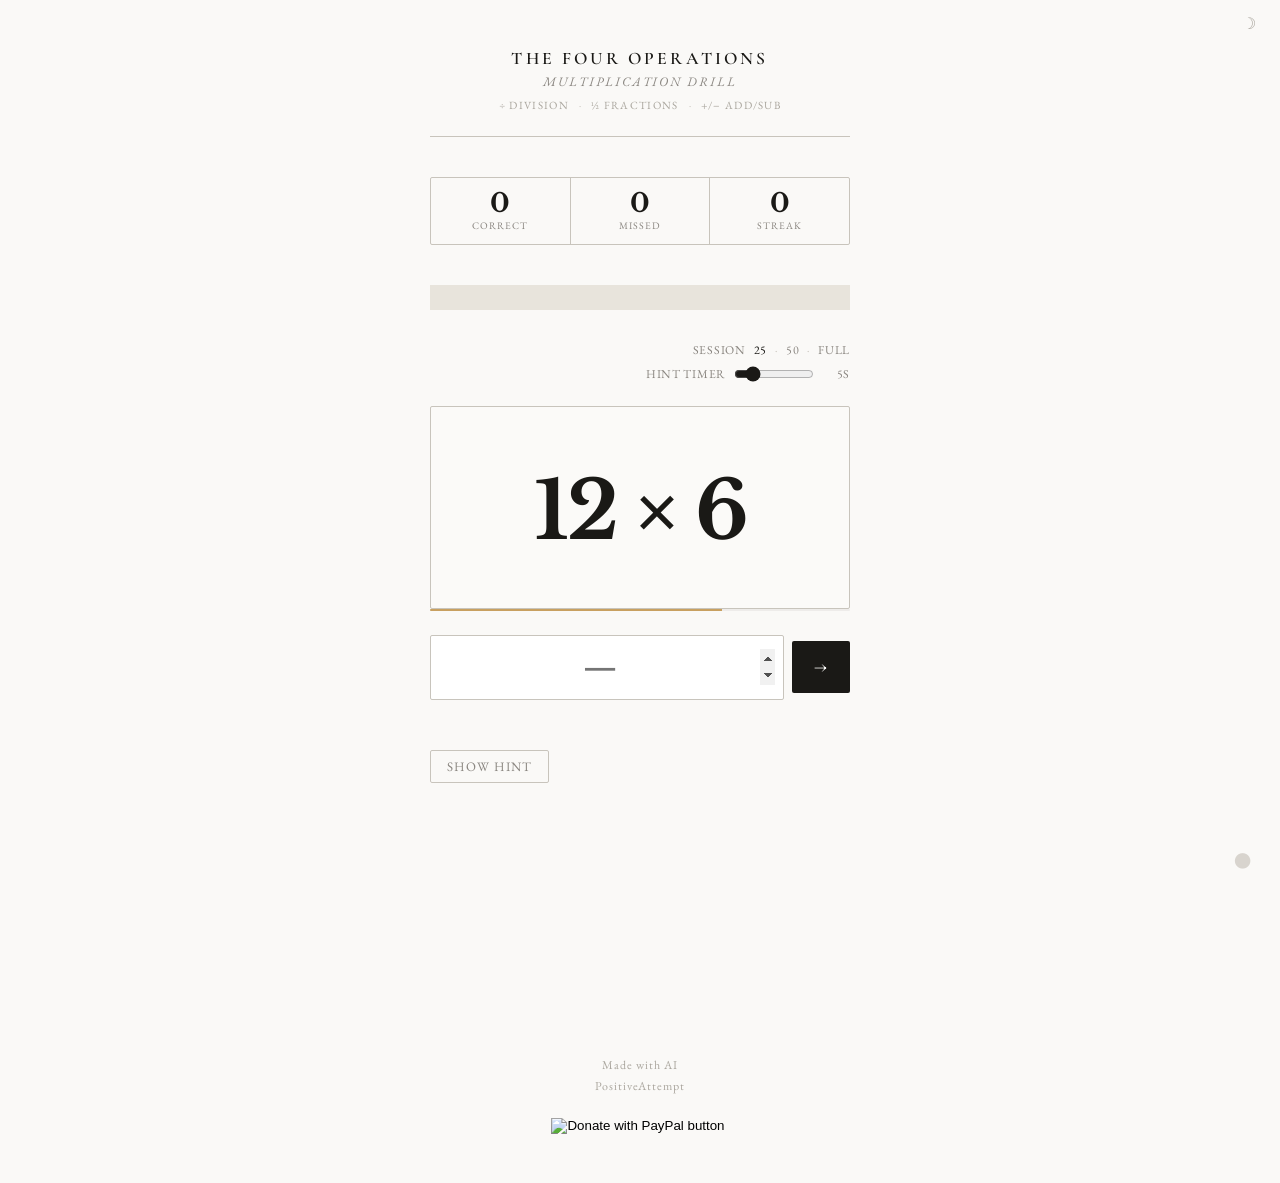
==== commit 4a3b10aa: "Add persistent weakness tracking to multiplication and division drills - recordWeakness() merges per" ====
--- a/index.html
+++ b/index.html
@@ -176,7 +176,7 @@
             const inp = document.getElementById('answer-input');
             inp.value = ''; inp.className = 'answer-input'; inp.focus();
             updateMissed();
-            updateProgress();
+            updateStats();
             startMCTimer();
         }
 
@@ -273,6 +273,7 @@
             if (isNaN(val)) return;
             const ans = current[0] * current[1];
             const key = current.join('×');
+            const wKey = current[0] + 'x' + current[1];
 
             if (val === ans) {
                 inp.className = 'answer-input correct';
@@ -281,8 +282,8 @@
                 correct++; streak++; doneCount++;
                 checkLeafState();
                 if (missed[key]) { missed[key].count--; if (missed[key].count <= 0) delete missed[key]; }
+                recordWeakness(wKey, false);
                 updateStats();
-                updateProgress();
                 setTimeout(nextQuestion, 600);
             } else {
                 inp.className = 'answer-input wrong';
@@ -291,9 +292,9 @@
                 wrong++; streak = 0;
                 if (!missed[key]) missed[key] = { fact: current, count: 0 };
                 missed[key].count++;
+                recordWeakness(wKey, true);
                 queue.unshift(current);
                 updateStats();
-                updateProgress();
                 showMC();
                 setTimeout(() => {
                     inp.value = ''; inp.className = 'answer-input';
--- a/shared.css
+++ b/shared.css
@@ -25,6 +25,12 @@
     padding: 3rem 1.5rem;
 }
 
+#app {
+    display: flex;
+    flex-direction: column;
+    align-items: center;
+    width: 100%;
+}
 .header {
     text-align: center;
     margin-bottom: 2.5rem;
@@ -110,6 +116,8 @@
     margin-bottom: 10px;
     line-height: 1;
 }
+
+
 
 .hint {
     font-size: 14px;
@@ -896,6 +904,8 @@
     .restart-btn, .missed-only-btn {
         text-align: center;
     }
+
+
 }
 
 /* ── DESKTOP: DARK MODE ── */
@@ -1189,6 +1199,30 @@
     transition: width .4s ease;
 }
 
+@media (max-width: 767px) {
+    #prog-wrap {
+        height: 3px;
+        top: 76px;
+    }
+
+    #prog-wrong {
+        height: 100%;
+        width: 0%;
+        background: #9b2020;
+        transition: width .4s ease;
+    }
+
+    #prog-fill {
+        background: #1a1916;
+    }
+    html.dark #prog-wrap {
+        background: #252830;
+    }
+    html.dark #prog-fill {
+        background: #c8c4bc;
+    }
+}
+
 /* Stage */
 #stage {
     position: fixed;
@@ -1213,6 +1247,15 @@
     text-align: center;
     margin-bottom: 8px;
 }
+
+body.mode-add #question,
+body.mode-sub #question,
+body.mode-mix #question {
+    font-size: 68px;
+    letter-spacing: -2px;
+}
+
+No !important
 
 #hint-text {
     font-size: 13px;
--- a/idle.css
+++ b/idle.css
@@ -644,6 +644,13 @@
     color: #c8c4bc;
 }
 
+html.dark body.idle-minimal #idle-canvas {
+    filter: invert(1);
+}
+html.dark body.idle-minimal #idle-ship {
+    filter: invert(1);
+}   
+
 /* ══════════════════════════════════════════════════════════════════════════════
    MINIMAL MODE — body.idle-minimal
    Toggled by idle.js setVisible() when the canvas panel opens or locks.
